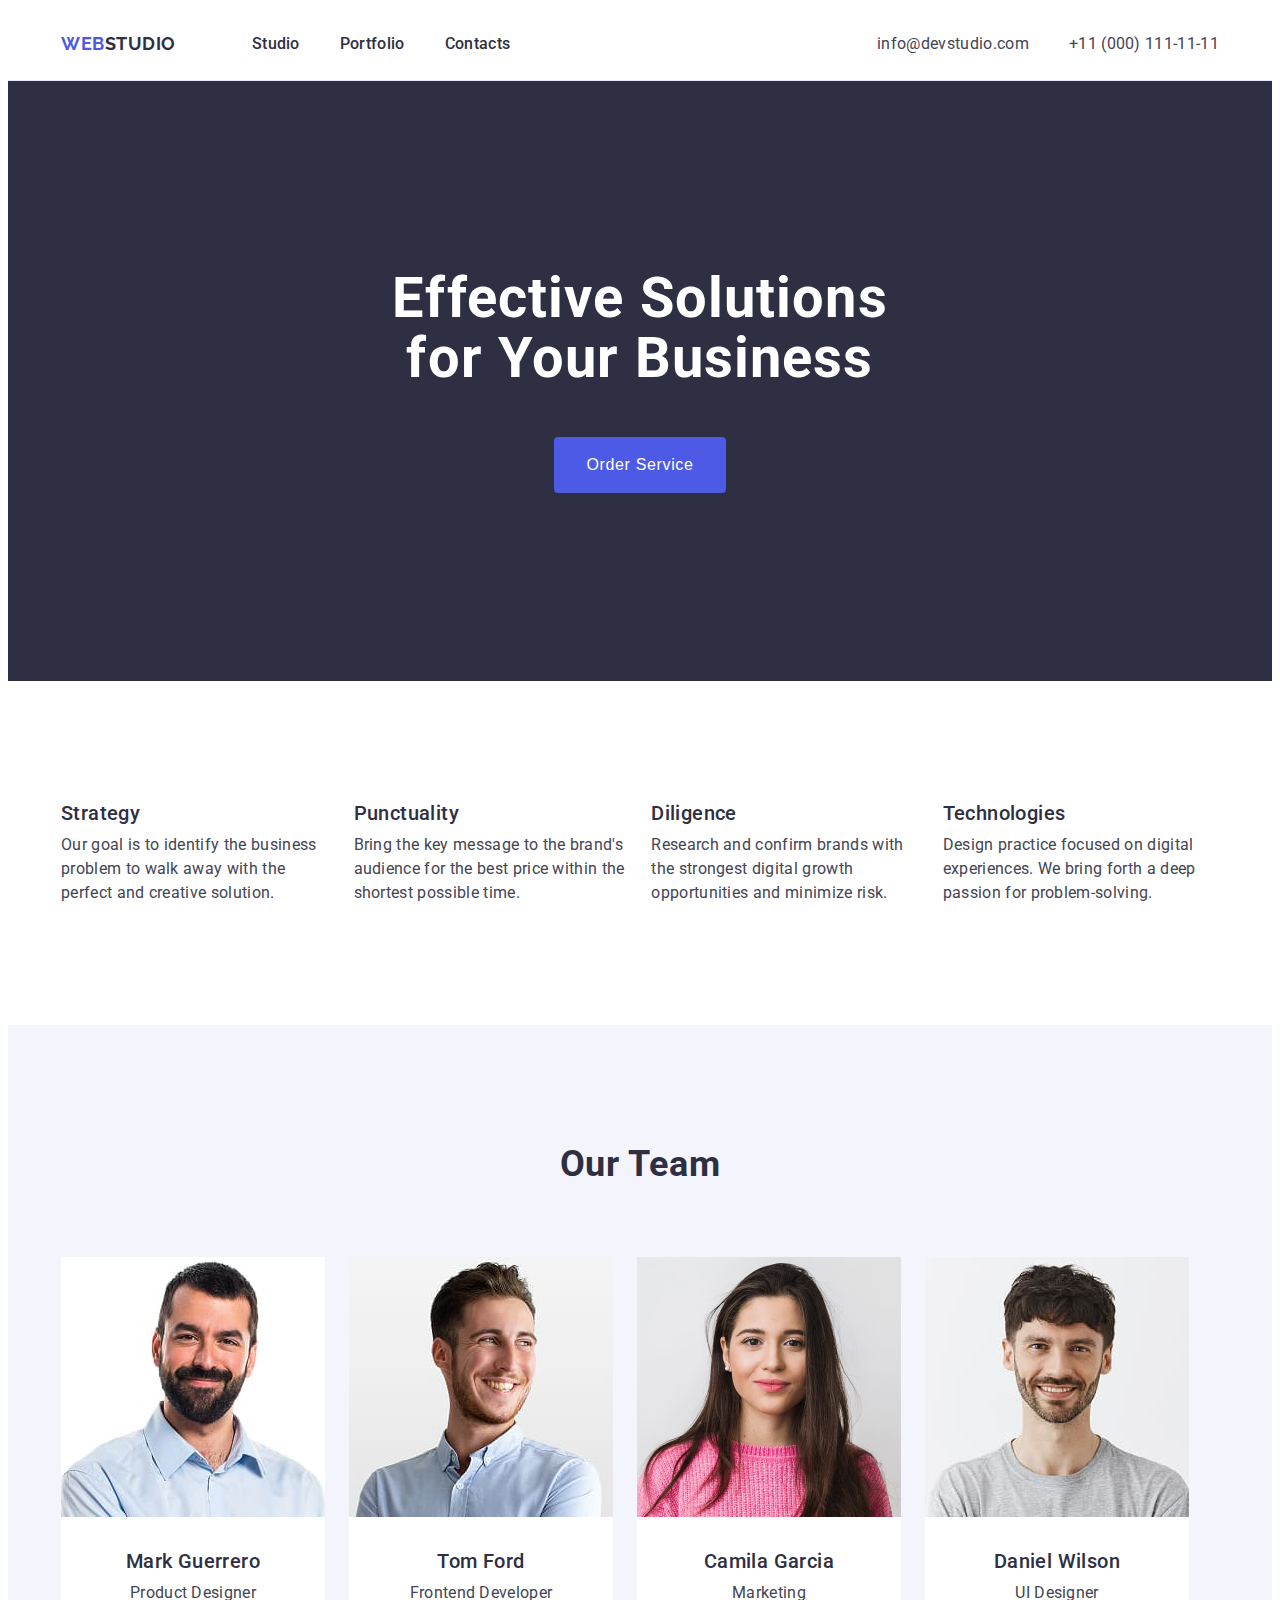
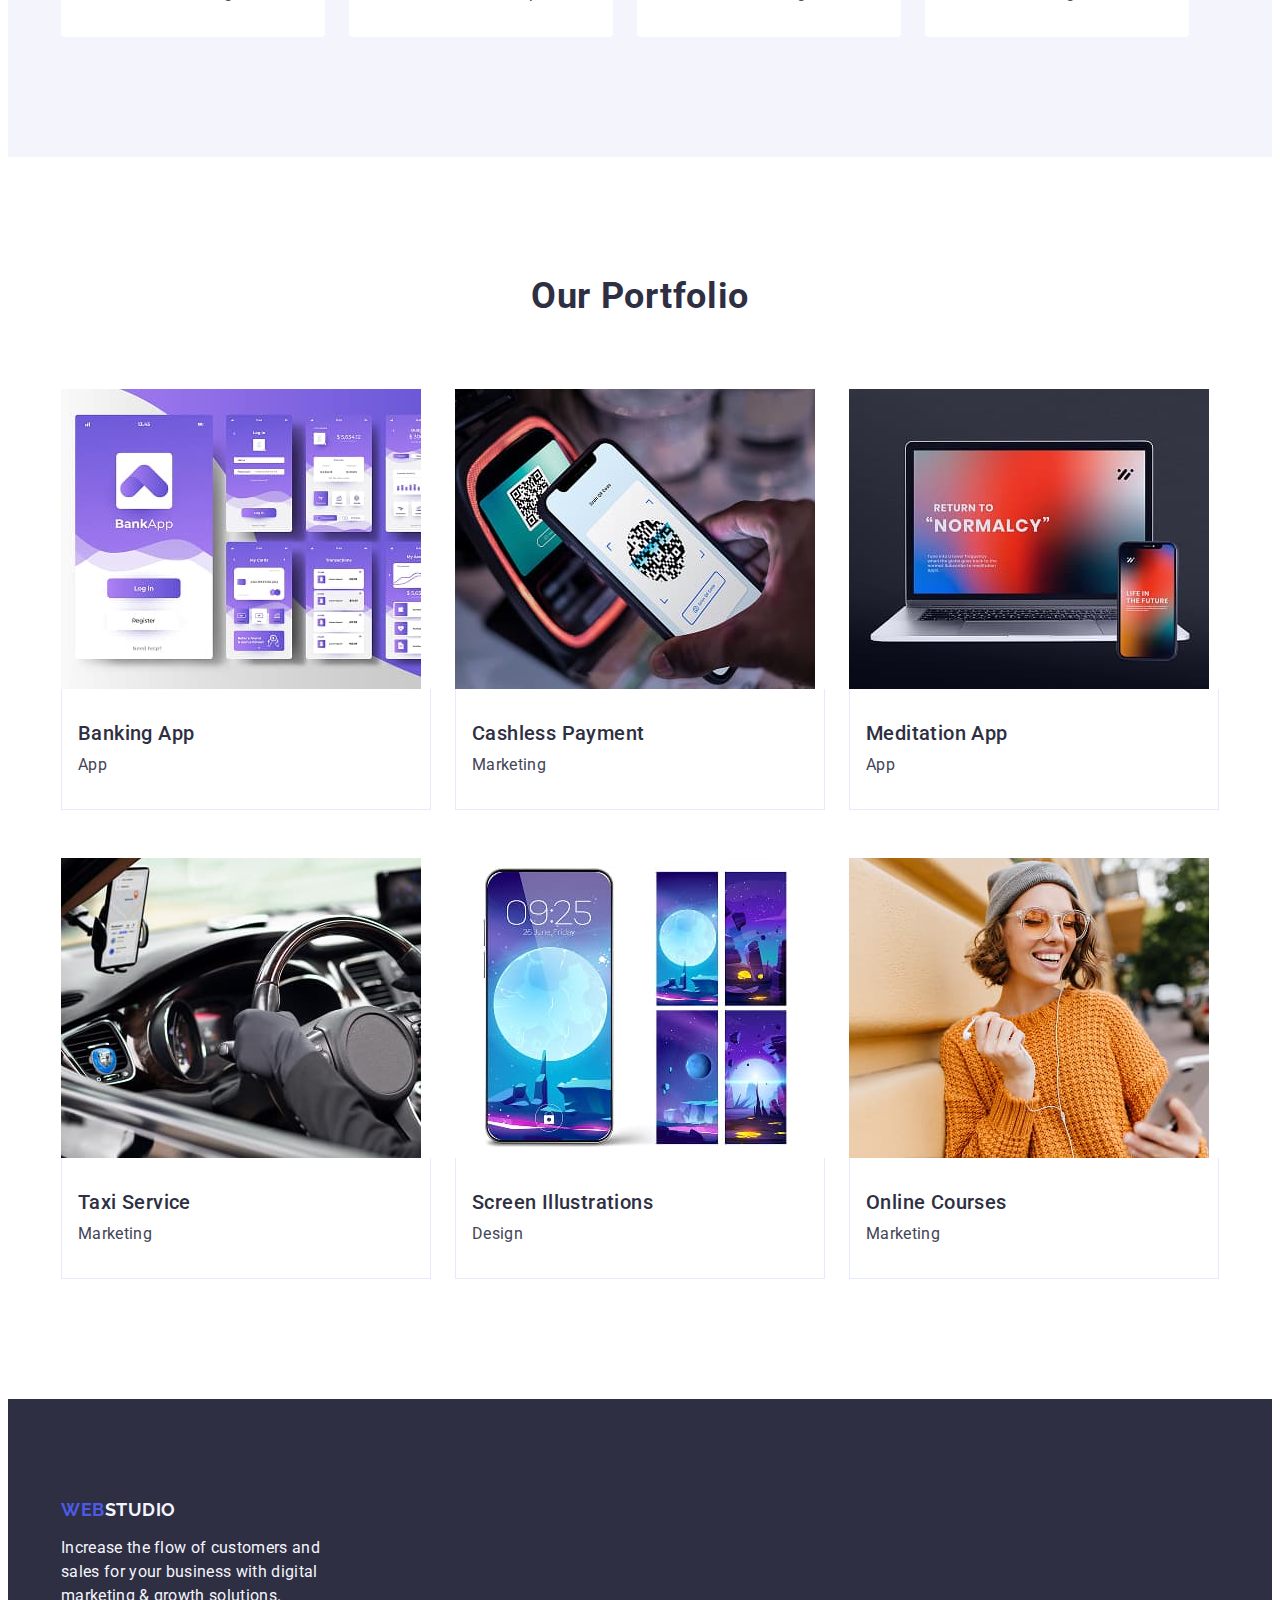
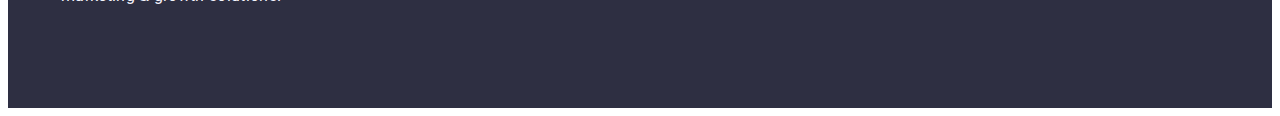
==== index.html @ 77e5a0b6 "Initial commit" ====
<!DOCTYPE html>
<html lang="en">
  <head>
    <meta charset="UTF-8" />
    <meta name="viewport" content="width=device-width>, initial-scale=1.0" />
    <title>Main page</title>
    <link
      rel="stylesheet"
      href="https://cdnjs.cloudflare.com/ajax/libs/modern-normalize/3.0.1/modern-normalize.min.css"
      integrity="sha512-q6WgHqiHlKyOqslT/lgBgodhd03Wp4BEqKeW6nNtlOY4quzyG3VoQKFrieaCeSnuVseNKRGpGeDU3qPmabCANg=="
      crossorigin="anonymous"
      referrerpolicy="no-referrer"
    />
    <link rel="preconnect" href="https://fonts.googleapis.com" />
    <link rel="preconnect" href="https://fonts.gstatic.com" crossorigin />
    <link
      href="https://fonts.googleapis.com/css2?family=Raleway:wght@700&family=Roboto:wght@400;500;700&display=swap"
      rel="stylesheet"
    />
    <link rel="stylesheet" href="./css/styles.css" />
  </head>
  <body>
      <header class="page-header">
       <div class="container header-container">
        <nav class="header-nav">
          <a class="logo header-logo" href="./index.html"
            >Web<span class="logo-part">Studio</span></a
          >
          <ul class="nav-list">
            <li class="nav-item">
              <a class="nav-link" href="./index.html">Studio</a>
            </li>
            <li class="nav-item"><a class="nav-link" href="">Portfolio</a></li>
            <li class="nav-item"><a class="nav-link" href="">Contacts</a></li>
          </ul>
        </nav>
        <address class="contacts">
          <ul class="contacts-list">
            <li class="contacts-item">
              <a class="contacts-link" href="mailto:info@devstudio.com"
                >info@devstudio.com</a
              >
            </li>
            <li class="contacts-item">
              <a class="contacts-link" href="tel:+110001111111"
                >+11 (000) 111-11-11</a
              >
            </li>
          </ul>
        </address>
       </div>
      </header>
    <main>
        <section class="solution">
          <div class="container">
          <h1 class="caption-solution">Effective Solutions <br> for Your Business</h1>
          <button class="solution-btn" type="button">Order Service</button>
          </div>
        </section>
        <section class="advantages">
          <div class="container">
          <h2 class="visually-hidden">Advantages</h2>
          <ul class="advantages-list">
            <li class="advantages-item">
              <h3 class="caption-advantages">Strategy</h3>
              <p class="advantages-p">
                Our goal is to identify the business problem to walk away with the
                perfect and creative solution.
              </p>
            </li>
            <li class="advantages-item">
              <h3 class="caption-advantages">Punctuality</h3>
              <p class="advantages-p">
                Bring the key message to the brand's audience for the best price
                within the shortest possible time.
              </p>
            </li>
            <li class="advantages-item">
              <h3 class="caption-advantages">Diligence</h3>
              <p class="advantages-p">
                Research and confirm brands with the strongest digital growth
                opportunities and minimize risk.
              </p>
            </li>
            <li class="advantages-item">
              <h3 class="caption-advantages">Technologies</h3>
              <p class="advantages-p">
                Design practice focused on digital experiences. We bring forth a
                deep passion for problem-solving.
              </p>
            </li>
          </ul>
          </div>
        </section>
        <section class="team">
         <div class="container">
          <h2 class="team-caption">Our Team</h2>
          <ul class="team-list">
            <li class="team-item">
              <img
                src="./images/Mark-Guerrero.jpg"
                alt="Mark Guerrero"
                width="264"
              />
              <div class="team-descr">
                <h3 class="team-name">Mark Guerrero</h3>
                <p class="team-proffecion">Product Designer</p>
              </div>
            </li>
            <li class="team-item">
              <img src="./images/Tom-Ford.jpg" alt="Tom Ford" width="264" />
              <div class="team-descr">
              <h3 class="team-name">Tom Ford</h3>
              <p class="team-proffecion">Frontend Developer</p>
              </div>
            </li>
            <li class="team-item">
              <img
                src="./images/Camila-Garcia.jpg"
                alt="Camila Garcia"
                width="264"
              />
              <div class="team-descr">
              <h3 class="team-name">Camila Garcia</h3>
              <p class="team-proffecion">Marketing</p>
              </div>
            </li>
            <li class="team-item">
              <img
                src="./images/Daniel-Wilson.jpg"
                alt="Daniel Wilson"
                width="264"
              />
              <div class="team-descr">
              <h3 class="team-name">Daniel Wilson</h3>
              <p class="team-proffecion">UI Designer</p>
              </div>
            </li>
          </ul>
         </div>
        </section>
        <section class="portfolio">
         <div class="container">
          <h2 class="portfolio-main-caption">Our Portfolio</h2>
          <ul class="portfolio-list">
            <li class="portfolio-item">
              <img src="./images/Banking-App.jpg" alt="Banking App" width="360" />
              <div class="portfolio-discr">
              <h3 class="portfolio-caption">Banking App</h3>
              <p class="portfolio-service">App</p>
              </div>
            </li>
            <li class="portfolio-item">
              <img
                src="./images/Cashless-Payment.jpg"
                alt="Cashless Payment"
                width="360"
              />
              <div class="portfolio-discr">
              <h3 class="portfolio-caption">Cashless Payment</h3>
              <p class="portfolio-service">Marketing</p>
              </div>
            </li>
            <li class="portfolio-item">
              <img
                src="./images/Meditation-App.jpg"
                alt="Meditation App"
                width="360"
              />
              <div class="portfolio-discr">
              <h3 class="portfolio-caption">Meditation App</h3>
              <p class="portfolio-service">App</p>
              </div>
            </li>
            <li class="portfolio-item">
              <img
                src="./images/Taxi-Service.jpg"
                alt="Taxi Service"
                width="360"
              />
              <div class="portfolio-discr">
              <h3 class="portfolio-caption">Taxi Service</h3>
              <p class="portfolio-service">Marketing</p>
              </div>
            </li>
            <li class="portfolio-item">
              <img
                src="./images/Screen-Illustrations.jpg"
                alt="Screen Illustrations"
                width="360"
              />
              <div class="portfolio-discr">
              <h3 class="portfolio-caption">Screen Illustrations</h3>
              <p class="portfolio-service">Design</p>
              </div>
            </li>
            <li class="portfolio-item">
              <img
                src="./images/Online-Courses.jpg"
                alt="Online Courses"
                width="360"
              />
              <div class="portfolio-discr">
              <h3 class="portfolio-caption">Online Courses</h3>
              <p class="portfolio-service">Marketing</p>
              </div>
            </li>
          </ul>
         </div> 
        </section>
    </main>
      <footer class="page-footer">
       <div class="container"> 
        <a class="logo footer-logo" href="./index.html"
          >Web<span class="logo-part">Studio</span></a
        >
        <p class="footer-information">
          Increase the flow of customers and sales for your business with digital
          marketing & growth solutions.
        </p>
       </div> 
      </footer>
  </body>
</html>
---- css/styles.css ----
body {
  font-family: 'Roboto', sans-serif;
  color: #434455;
  background-color: #fff;
}

/*-------------------Reset------------------*/

h1,
h2,
h3,
h4,
h5,
h6,
p {
  margin: 0;
}

ul,
ol {
  list-style-type: none;
  margin: 0;
  padding: 0;
}

img {
  display: block;
  max-width: 100%; 
  height: auto;
}

a {
  text-decoration: none;
}

/*-------------------Common------------------*/

.container {
  max-width: 1158px;
  padding: 0 15px;
  margin: 0 auto;
}
/*-----------------------Header------------------*/
.page-header {
  border-bottom: 1px solid #e7e9fc;
}

.header-container {
  display: flex;
  align-items: center;
}

.header-nav {
  display: flex;
  align-items: center;
}

.nav-list {
  display: flex;
  align-items: center;
  gap: 40px;
}
.logo {
  font-family: 'Raleway', sans-serif;
  font-weight: 700;
  font-size: 18px;
  line-height: 1.17;
  letter-spacing: 0.03em;
  text-transform: uppercase;
  color: #4d5ae5;
}

.header-logo {
  padding: 24px 0;
  margin-right: 76px;
}

.header-logo .logo-part {
  color: #2e2f42;
}

.footer-logo .logo-part {
  color: #f4f4fd;
}

.nav-link {
  display: block;
  padding: 24px 0;
  font-weight: 500;
  font-size: 16px;
  line-height: 1.5;
  letter-spacing: 0.02em;
  color: #2e2f42;
}

.contacts {
  font-style: normal;
  margin-left: auto;
}

.contacts-list {
  display: flex;
  align-items: center;
  gap: 40px;
}

.contacts-link {
  display: block;
  padding: 24px 0;
  font-size: 16px;
  line-height: 1.5;
  letter-spacing: 0.02em;
  color: #434455;
}

.nav-link:hover,
.nav-link:focus,
.contacts-link:hover,
.contacts-link:focus {
  color: #404bbf;
}

/*-----------------------Main------------------*/
.solution {
  background-color: #2e2f42;
  align-items: center;
  padding: 188px 0;
}
.caption-solution {
  font-weight: 700;
  font-size: 56px;
  line-height: 1.07;
  letter-spacing: 0.02em;
  text-align: center;
  color: #fff;
  max-width: 496px;
  margin: 0 auto;
}

.solution-btn {
  font-weight: 500;
  font-size: 16px;
  line-height: 1.5;
  letter-spacing: 0.04em;
  color: #fff;
  background: #4d5ae5;
  cursor: pointer;
  display: block;
  padding: 16px 32px;
  min-width: 169px;
  height: 56px;
  border: none;
  border-radius: 4px;
  margin: 48px auto 0 auto;
}

.solution-btn:hover,
.solution-btn:focus {
  background-color: #404bbf;
}

.caption-advantages {
  font-weight: 500;
  font-size: 20px;
  line-height: 1.2;
  letter-spacing: 0.02em;
  color: #2e2f42;
  margin-bottom: 8px;
}

.advantages {
  padding: 120px 0;
}

.visually-hidden {
  position: absolute;
  width: 1px;
  height: 1px;
  margin: -1px;
  border: 0;
  padding: 0;
  white-space: nowrap;
  clip-path: inset(100%);
  clip: rect(0 0 0 0);
  overflow: hidden;
}
.advantages-list {
  display: flex;
  align-items: center;
  gap: 24px;
}
.advantages-item {
  width: calc((100%-72px) / 4);
}
.advantages-p {
  font-weight: 400;
  font-size: 16px;
  line-height: 1.5;
  letter-spacing: 0.02em;
  color: #434455;
}

.team {
  background-color: #f4f4fd;
  padding: 120px 0;
}

.team-item {
  background-color: #fff;
}
.team-caption {
  font-weight: 700;
  font-size: 36px;
  line-height: 1.11;
  letter-spacing: 0.02em;
  text-align: center;
  color: #2e2f42;
  text-transform: capitalize;
  margin-bottom: 72px;
}
.team-list {
  display: flex;
  gap: 24px;
}
.team-item {
  width: calc((100%-72px) / 4);
  border-radius: 0 0 4px 4px;
}
.team-descr {
  padding: 32px 0;
}
.team-name {
  font-weight: 500;
  font-size: 20px;
  line-height: 1.2;
  letter-spacing: 0.02em;
  text-align: center;
  color: #2e2f42;
  margin-bottom: 8px;
}

.team-proffecion {
  font-weight: 400;
  font-size: 16px;
  line-height: 1.5;
  letter-spacing: 0.02em;
  text-align: center;
  color: #434455;
}

.portfolio {
  padding: 120px 0;
}

.portfolio-main-caption {
  font-weight: 700;
  font-size: 36px;
  line-height: 1.11;
  letter-spacing: 0.02em;
  text-align: center;
  color: #2e2f42;
  text-transform: capitalize;
  margin-bottom: 72px;
}

.portfolio-list {
  display: flex;
  flex-wrap: wrap;
  column-gap: 24px;
  row-gap: 48px;
}

.portfolio-item {
  width: calc((100% - 48px) / 3);
}

.portfolio-discr {
  padding: 32px 16px;
  border: 1px solid #e7e9fc;
  border-top: none;
}

.portfolio-caption {
  font-weight: 500;
  font-size: 20px;
  line-height: 1.2;
  letter-spacing: 0.02em;
  color: #2e2f42;
  text-transform: capitalize;
  margin-bottom: 8px;
}

.portfolio-service {
  font-weight: 400;
  font-size: 16px;
  line-height: 1.5;
  letter-spacing: 0.02em;
  color: #434455;
}

/*-----------------------Footer------------------*/
.page-footer {
  background-color: #2e2f42;
  padding: 100px 0;
}

.footer-logo {
  display: inline-block;
  margin-bottom: 16px;
}

.footer-information {
  font-weight: 400;
  font-size: 16px;
  line-height: 1.5;
  letter-spacing: 0.02em;
  color: #f4f4fd;
  max-width: 264px;
}
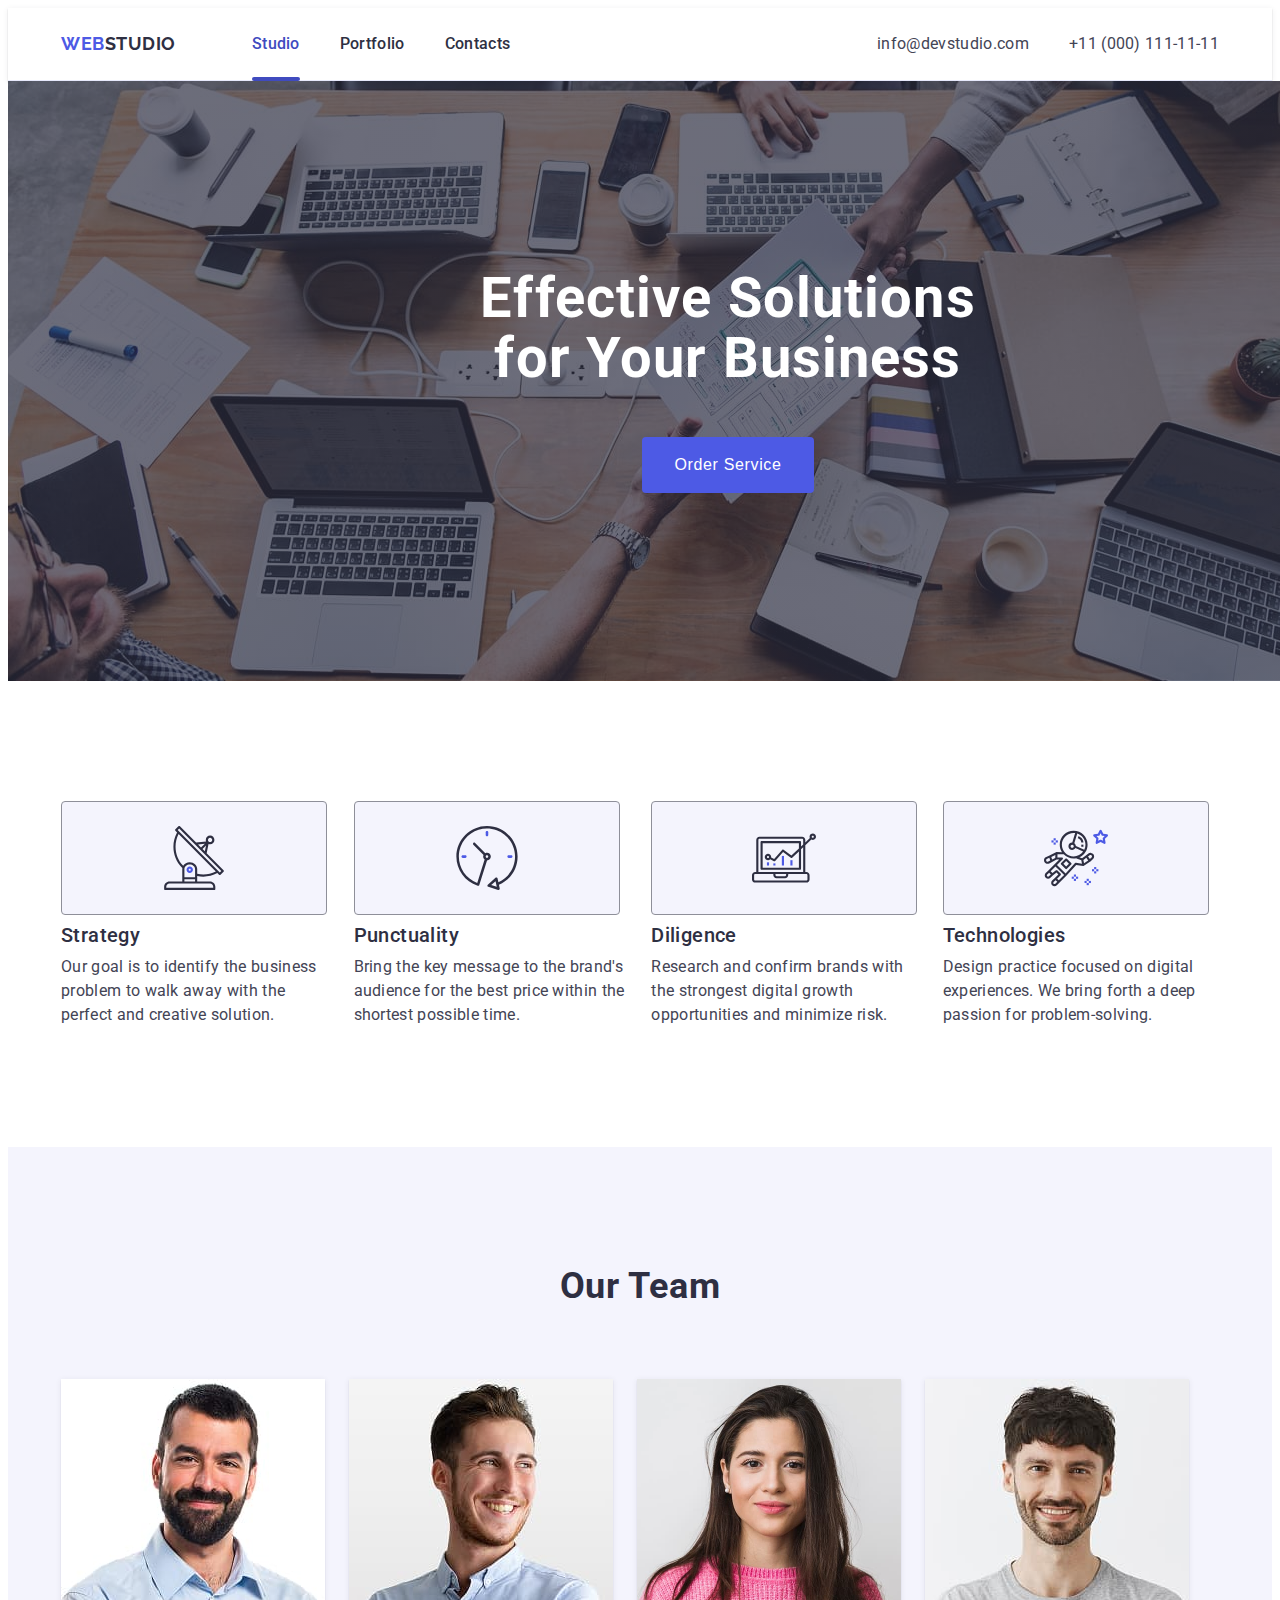
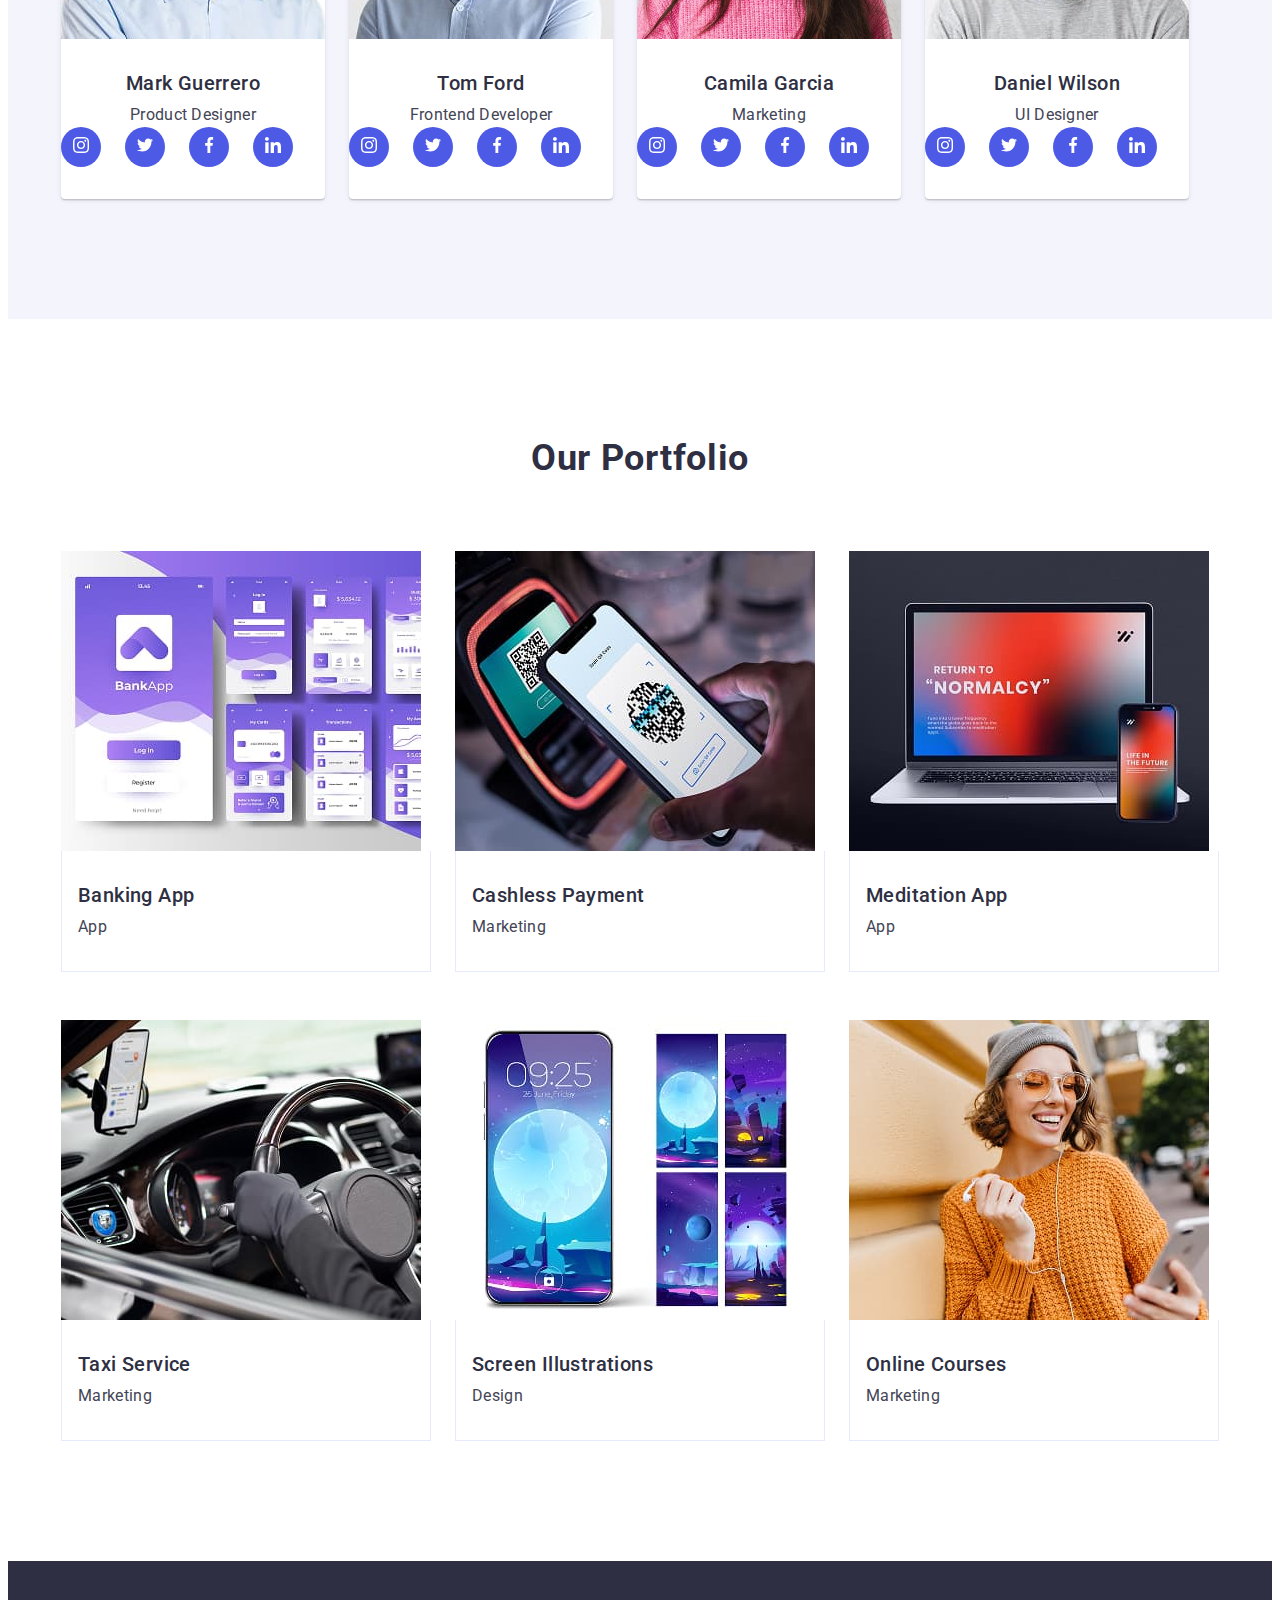
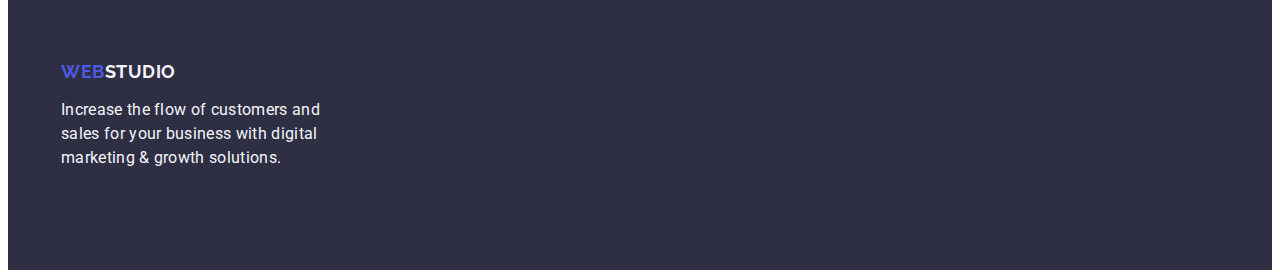
==== commit fb65a191: "hw4" ====
--- a/index.html
+++ b/index.html
@@ -28,7 +28,7 @@
           >
           <ul class="nav-list">
             <li class="nav-item">
-              <a class="nav-link" href="./index.html">Studio</a>
+              <a class="nav-link current" href="./index.html">Studio</a>
             </li>
             <li class="nav-item"><a class="nav-link" href="">Portfolio</a></li>
             <li class="nav-item"><a class="nav-link" href="">Contacts</a></li>
@@ -62,6 +62,11 @@
           <h2 class="visually-hidden">Advantages</h2>
           <ul class="advantages-list">
             <li class="advantages-item">
+              <div class="advantages-icon">
+               <svg class="" width="64" height="64">
+                 <use href="./images/icons.svg#icon-antenna"></use>
+               </svg>
+              </div>
               <h3 class="caption-advantages">Strategy</h3>
               <p class="advantages-p">
                 Our goal is to identify the business problem to walk away with the
@@ -69,6 +74,11 @@
               </p>
             </li>
             <li class="advantages-item">
+              <div class="advantages-icon">
+                <svg class="" width="64" height="64">
+                  <use href="./images/icons.svg#icon-clock"></use>
+                </svg>
+               </div>
               <h3 class="caption-advantages">Punctuality</h3>
               <p class="advantages-p">
                 Bring the key message to the brand's audience for the best price
@@ -76,6 +86,11 @@
               </p>
             </li>
             <li class="advantages-item">
+              <div class="advantages-icon">
+                <svg class="" width="64" height="64">
+                  <use href="./images/icons.svg#icon-diagram"></use>
+                </svg>
+               </div>
               <h3 class="caption-advantages">Diligence</h3>
               <p class="advantages-p">
                 Research and confirm brands with the strongest digital growth
@@ -83,6 +98,11 @@
               </p>
             </li>
             <li class="advantages-item">
+              <div class="advantages-icon">
+                <svg class="" width="64" height="64">
+                  <use href="./images/icons.svg#icon-astronaut"></use>
+                </svg>
+               </div>
               <h3 class="caption-advantages">Technologies</h3>
               <p class="advantages-p">
                 Design practice focused on digital experiences. We bring forth a
@@ -105,6 +125,36 @@
               <div class="team-descr">
                 <h3 class="team-name">Mark Guerrero</h3>
                 <p class="team-proffecion">Product Designer</p>
+                    <ul class="icons-list">
+                      <li class="icon">
+                        <a href="">
+                          <svg class="instagram" width="16px" height="16px">
+                            <use href="./images/icons.svg#icon-instagram"></use>
+                          </svg>
+                        </a>
+                      </li>
+                      <li class="icon">
+                        <a href="">
+                          <svg class="twitter" width="16px" height="16px">
+                            <use href="./images/icons.svg#icon-twitter"></use>
+                          </svg>
+                        </a>
+                      </li>
+                      <li class="icon">
+                        <a href="">
+                          <svg class="facebook" width="16px" height="16px">
+                            <use href="./images/icons.svg#icon-facebook"></use>
+                          </svg>
+                        </a>
+                      </li>
+                      <li class="icon">
+                        <a href="">
+                          <svg class="linkedin" width="16px" height="16px">
+                            <use href="./images/icons.svg#icon-linkedin"></use>
+                          </svg>
+                        </a>
+                      </li>
+                    </ul>
               </div>
             </li>
             <li class="team-item">
@@ -112,6 +162,36 @@
               <div class="team-descr">
               <h3 class="team-name">Tom Ford</h3>
               <p class="team-proffecion">Frontend Developer</p>
+              <ul class="icons-list">
+                <li class="icon">
+                  <a href="">
+                    <svg class="instagram" width="16px" height="16px">
+                      <use href="./images/icons.svg#icon-instagram"></use>
+                    </svg>
+                  </a>
+                </li>
+                <li class="icon">
+                  <a href="">
+                    <svg class="twitter" width="16px" height="16px">
+                      <use href="./images/icons.svg#icon-twitter"></use>
+                    </svg>
+                  </a>
+                </li>
+                <li class="icon">
+                  <a href="">
+                    <svg class="facebook" width="16px" height="16px">
+                      <use href="./images/icons.svg#icon-facebook"></use>
+                    </svg>
+                  </a>
+                </li>
+                <li class="icon">
+                  <a href="">
+                    <svg class="linkedin" width="16px" height="16px">
+                      <use href="./images/icons.svg#icon-linkedin"></use>
+                    </svg>
+                  </a>
+                </li>
+              </ul>
               </div>
             </li>
             <li class="team-item">
@@ -123,6 +203,36 @@
               <div class="team-descr">
               <h3 class="team-name">Camila Garcia</h3>
               <p class="team-proffecion">Marketing</p>
+              <ul class="icons-list">
+                <li class="icon">
+                  <a href="">
+                    <svg class="instagram" width="16px" height="16px">
+                      <use href="./images/icons.svg#icon-instagram"></use>
+                    </svg>
+                  </a>
+                </li>
+                <li class="icon">
+                  <a href="">
+                    <svg class="twitter" width="16px" height="16px">
+                      <use href="./images/icons.svg#icon-twitter"></use>
+                    </svg>
+                  </a>
+                </li>
+                <li class="icon">
+                  <a href="">
+                    <svg class="facebook" width="16px" height="16px">
+                      <use href="./images/icons.svg#icon-facebook"></use>
+                    </svg>
+                  </a>
+                </li>
+                <li class="icon">
+                  <a href="">
+                    <svg class="linkedin" width="16px" height="16px">
+                      <use href="./images/icons.svg#icon-linkedin"></use>
+                    </svg>
+                  </a>
+                </li>
+              </ul>
               </div>
             </li>
             <li class="team-item">
@@ -134,6 +244,36 @@
               <div class="team-descr">
               <h3 class="team-name">Daniel Wilson</h3>
               <p class="team-proffecion">UI Designer</p>
+              <ul class="icons-list">
+                <li class="icon">
+                  <a href="">
+                    <svg class="instagram" width="16px" height="16px">
+                      <use href="./images/icons.svg#icon-instagram"></use>
+                    </svg>
+                  </a>
+                </li>
+                <li class="icon">
+                  <a href="">
+                    <svg class="twitter" width="16px" height="16px">
+                      <use href="./images/icons.svg#icon-twitter"></use>
+                    </svg>
+                  </a>
+                </li>
+                <li class="icon">
+                  <a href="">
+                    <svg class="facebook" width="16px" height="16px">
+                      <use href="./images/icons.svg#icon-facebook"></use>
+                    </svg>
+                  </a>
+                </li>
+                <li class="icon">
+                  <a href="">
+                    <svg class="linkedin" width="16px" height="16px">
+                      <use href="./images/icons.svg#icon-linkedin"></use>
+                    </svg>
+                  </a>
+                </li>
+              </ul>
               </div>
             </li>
           </ul>
--- a/css/styles.css
+++ b/css/styles.css
@@ -43,6 +43,7 @@
 /*-----------------------Header------------------*/
 .page-header {
   border-bottom: 1px solid #e7e9fc;
+  box-shadow: 0 1px 6px 0 rgba(46, 47, 66, 0.08), 0 1px 1px 0 rgba(46, 47, 66, 0.16), 0 2px 1px 0 rgba(46, 47, 66, 0.08);
 }
 
 .header-container {
@@ -91,8 +92,23 @@
   line-height: 1.5;
   letter-spacing: 0.02em;
   color: #2e2f42;
-}
-
+  transition: color 250ms cubic-bezier(0.4, 0, 0.2, 1);
+}
+
+.nav-link.current {
+  position: relative;
+}
+
+.nav-link.current::after {
+  content: '';
+  position: absolute;
+  left: 0;
+  bottom: -1px;
+  width: 100%;
+  height: 4px;
+  background-color: #404bbf;
+  border-radius: 2px;
+}
 .contacts {
   font-style: normal;
   margin-left: auto;
@@ -111,20 +127,26 @@
   line-height: 1.5;
   letter-spacing: 0.02em;
   color: #434455;
+  transition: color 250ms cubic-bezier(0.4, 0, 0.2, 1);
 }
 
 .nav-link:hover,
 .nav-link:focus,
 .contacts-link:hover,
-.contacts-link:focus {
+.contacts-link:focus,
+.nav-link.current {
   color: #404bbf;
 }
 
 /*-----------------------Main------------------*/
 .solution {
-  background-color: #2e2f42;
+  width: 1440px;
+  margin: 0 auto;
   align-items: center;
   padding: 188px 0;
+  background-image: linear-gradient(rgba(46, 47, 66, 0.7),rgba(46, 47, 66, 0.7)), url(../images/people-office1.jpg);
+  background-repeat: no-repeat;
+  background-position: center;
 }
 .caption-solution {
   font-weight: 700;
@@ -165,7 +187,7 @@
   line-height: 1.2;
   letter-spacing: 0.02em;
   color: #2e2f42;
-  margin-bottom: 8px;
+  margin: 8px 0;
 }
 
 .advantages {
@@ -192,6 +214,18 @@
 .advantages-item {
   width: calc((100%-72px) / 4);
 }
+
+.advantages-icon {
+  display: flex;
+  justify-content: center;
+  align-items: center;
+  border: 1px solid #8e8f99;
+border-radius: 4px;
+width: 264px;
+height: 112px;
+background-color: #f4f4fd;
+}
+
 .advantages-p {
   font-weight: 400;
   font-size: 16px;
@@ -225,6 +259,7 @@
 .team-item {
   width: calc((100%-72px) / 4);
   border-radius: 0 0 4px 4px;
+  box-shadow: 0 2px 1px 0 rgba(46, 47, 66, 0.08), 0 1px 1px 0 rgba(46, 47, 66, 0.16), 0 1px 6px 0 rgba(46, 47, 66, 0.08);
 }
 .team-descr {
   padding: 32px 0;
@@ -246,6 +281,30 @@
   letter-spacing: 0.02em;
   text-align: center;
   color: #434455;
+}
+
+.icons-list {
+  display: flex;
+  align-items: center;
+justify-content: center;
+flex-direction: row;
+gap: 24px;
+width: 232px;
+height: 40px;
+}
+
+.icon {
+  display: flex;
+  align-items: center;
+justify-content: center;
+  width: 40px;
+  height: 40px;
+  border-radius: 50%;
+  background-color: #4d5ae5;
+}
+
+.instagram, .twitter, .facebook, .linkedin {
+  fill: #fff;
 }
 
 .portfolio {
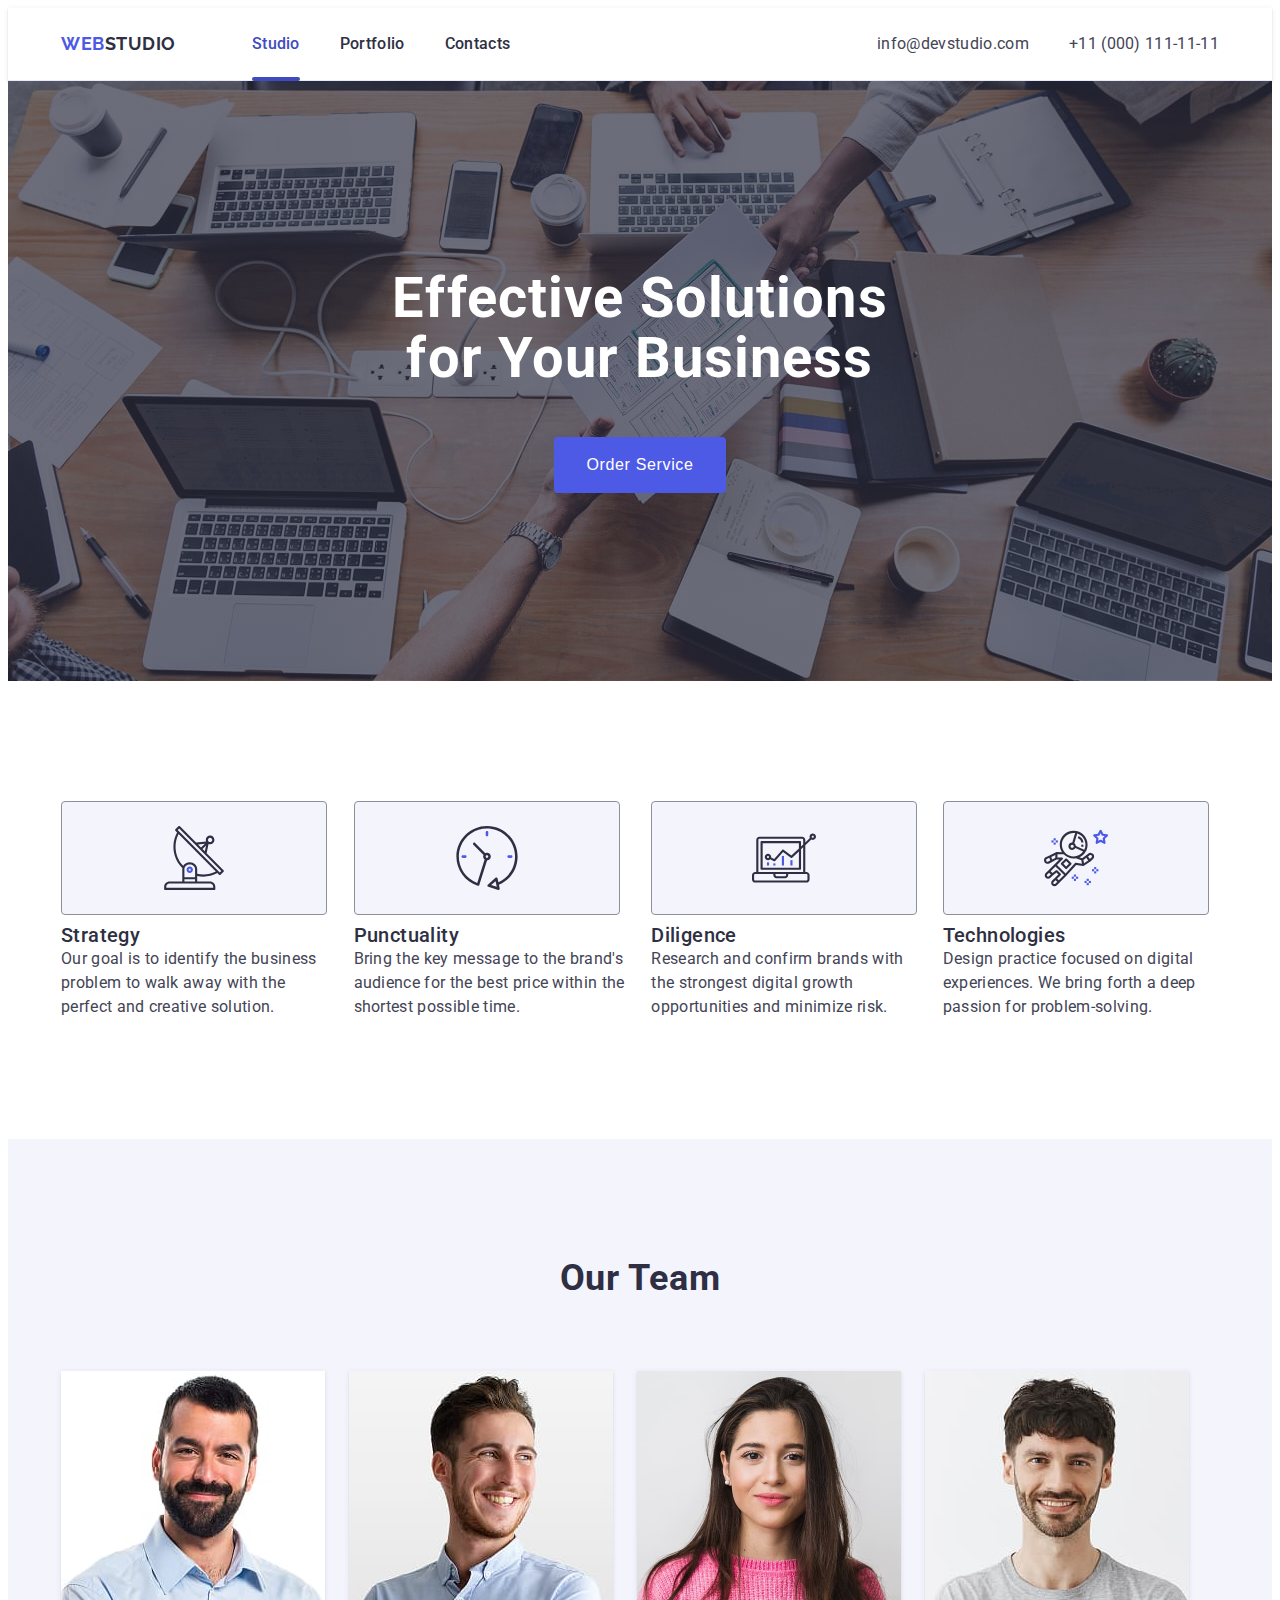
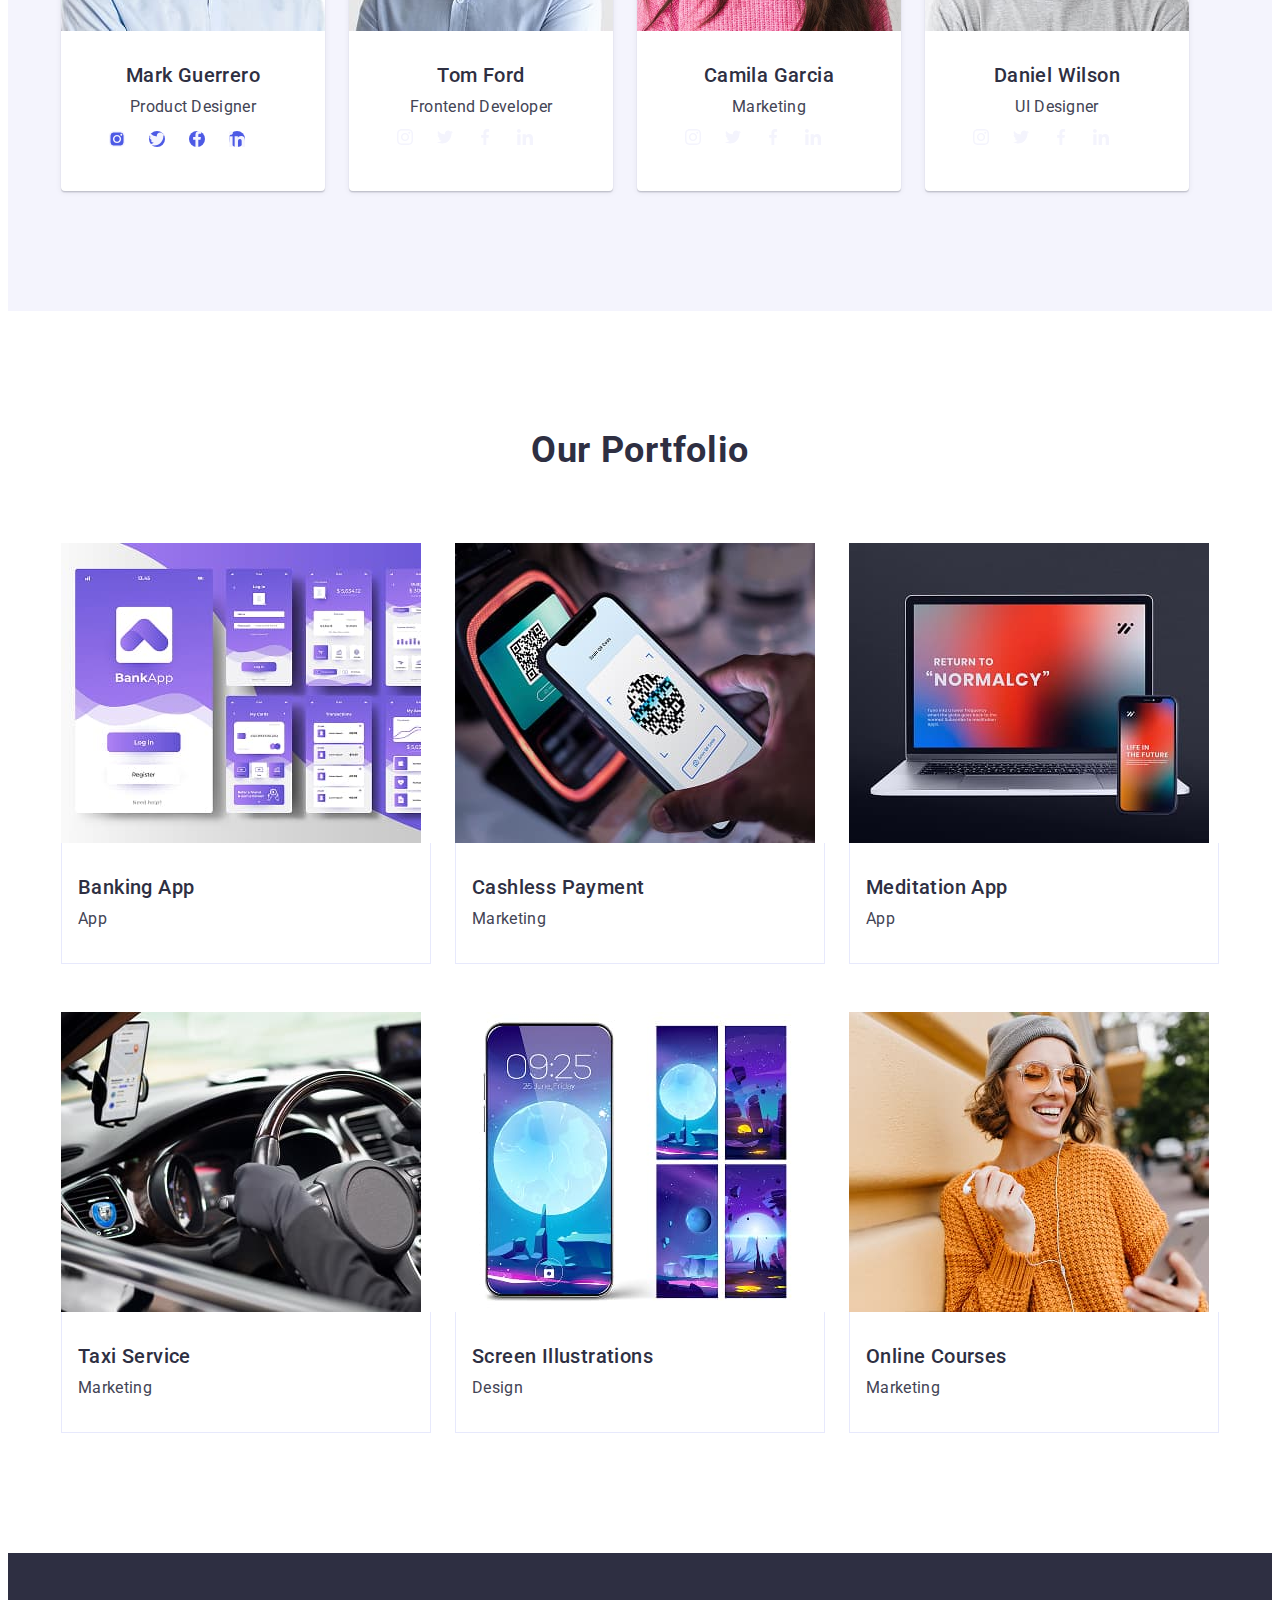
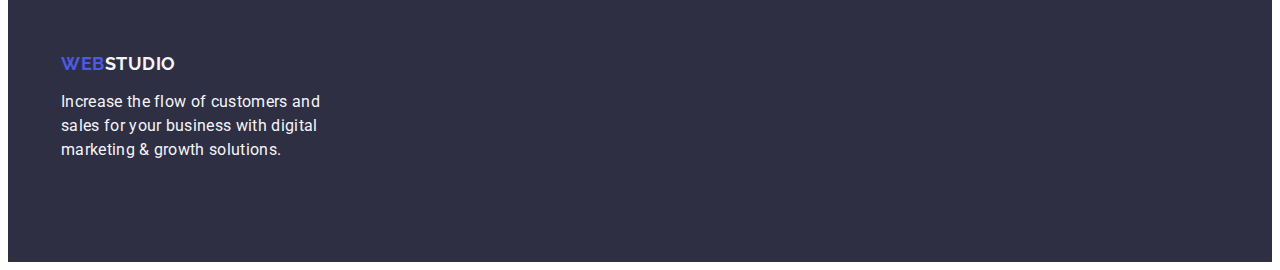
==== commit aed927b5: "changes section3" ====
--- a/index.html
+++ b/index.html
@@ -127,29 +127,29 @@
                 <p class="team-proffecion">Product Designer</p>
                     <ul class="icons-list">
                       <li class="icon">
-                        <a href="">
-                          <svg class="instagram" width="16px" height="16px">
+                        <a href="" class="icon-link">
+                          <svg class="instagram" width="16" height="16">
                             <use href="./images/icons.svg#icon-instagram"></use>
                           </svg>
                         </a>
                       </li>
                       <li class="icon">
-                        <a href="">
-                          <svg class="twitter" width="16px" height="16px">
+                        <a href="" class="icon-link">
+                          <svg class="twitter" width="16" height="16">
                             <use href="./images/icons.svg#icon-twitter"></use>
                           </svg>
                         </a>
                       </li>
                       <li class="icon">
-                        <a href="">
-                          <svg class="facebook" width="16px" height="16px">
+                        <a href="" class="icon-link">
+                          <svg class="facebook" width="16" height="16">
                             <use href="./images/icons.svg#icon-facebook"></use>
                           </svg>
                         </a>
                       </li>
                       <li class="icon">
-                        <a href="">
-                          <svg class="linkedin" width="16px" height="16px">
+                        <a href="" class="icon-link">
+                          <svg class="linkedin" width="16" height="16">
                             <use href="./images/icons.svg#icon-linkedin"></use>
                           </svg>
                         </a>
--- a/css/styles.css
+++ b/css/styles.css
@@ -25,7 +25,7 @@
 
 img {
   display: block;
-  max-width: 100%; 
+  max-width: 100%;
   height: auto;
 }
 
@@ -43,7 +43,8 @@
 /*-----------------------Header------------------*/
 .page-header {
   border-bottom: 1px solid #e7e9fc;
-  box-shadow: 0 1px 6px 0 rgba(46, 47, 66, 0.08), 0 1px 1px 0 rgba(46, 47, 66, 0.16), 0 2px 1px 0 rgba(46, 47, 66, 0.08);
+  box-shadow: 0 1px 6px 0 rgba(46, 47, 66, 0.08),
+    0 1px 1px 0 rgba(46, 47, 66, 0.16), 0 2px 1px 0 rgba(46, 47, 66, 0.08);
 }
 
 .header-container {
@@ -140,13 +141,18 @@
 
 /*-----------------------Main------------------*/
 .solution {
-  width: 1440px;
+  max-width: 1440px;
   margin: 0 auto;
   align-items: center;
   padding: 188px 0;
-  background-image: linear-gradient(rgba(46, 47, 66, 0.7),rgba(46, 47, 66, 0.7)), url(../images/people-office1.jpg);
+  background-image: linear-gradient(
+      rgba(46, 47, 66, 0.7),
+      rgba(46, 47, 66, 0.7)
+    ),
+    url(../images/people-office1.jpg);
   background-repeat: no-repeat;
   background-position: center;
+  background-size: cover;
 }
 .caption-solution {
   font-weight: 700;
@@ -174,20 +180,12 @@
   border: none;
   border-radius: 4px;
   margin: 48px auto 0 auto;
+  transition: background-color 250ms cubic-bezier(0.4, 0, 0.2, 1);
 }
 
 .solution-btn:hover,
 .solution-btn:focus {
   background-color: #404bbf;
-}
-
-.caption-advantages {
-  font-weight: 500;
-  font-size: 20px;
-  line-height: 1.2;
-  letter-spacing: 0.02em;
-  color: #2e2f42;
-  margin: 8px 0;
 }
 
 .advantages {
@@ -220,10 +218,20 @@
   justify-content: center;
   align-items: center;
   border: 1px solid #8e8f99;
-border-radius: 4px;
-width: 264px;
-height: 112px;
-background-color: #f4f4fd;
+  border-radius: 4px;
+  width: 264px;
+  height: 112px;
+  background-color: #f4f4fd;
+  margin-bottom: 8px;
+}
+
+.caption-advantages {
+  font-weight: 500;
+  font-size: 20px;
+  line-height: 1.2;
+  letter-spacing: 0.02em;
+  color: #2e2f42;
+  margin-top: 8px;
 }
 
 .advantages-p {
@@ -259,7 +267,8 @@
 .team-item {
   width: calc((100%-72px) / 4);
   border-radius: 0 0 4px 4px;
-  box-shadow: 0 2px 1px 0 rgba(46, 47, 66, 0.08), 0 1px 1px 0 rgba(46, 47, 66, 0.16), 0 1px 6px 0 rgba(46, 47, 66, 0.08);
+  box-shadow: 0 2px 1px 0 rgba(46, 47, 66, 0.08),
+    0 1px 1px 0 rgba(46, 47, 66, 0.16), 0 1px 6px 0 rgba(46, 47, 66, 0.08);
 }
 .team-descr {
   padding: 32px 0;
@@ -286,25 +295,36 @@
 .icons-list {
   display: flex;
   align-items: center;
-justify-content: center;
-flex-direction: row;
-gap: 24px;
-width: 232px;
-height: 40px;
+  justify-content: center;
+  flex-direction: row;
+  gap: 24px;
+  width: 232px;
+  height: 40px;
 }
 
 .icon {
-  display: flex;
-  align-items: center;
-justify-content: center;
-  width: 40px;
-  height: 40px;
-  border-radius: 50%;
-  background-color: #4d5ae5;
-}
-
-.instagram, .twitter, .facebook, .linkedin {
-  fill: #fff;
+  
+
+}
+
+.icon-link {
+  display: flex;
+  align-items: center;
+  justify-content: center;
+  width: 100%;
+  height: 100%;
+   background-color: #4d5ae5;
+   border-radius: 50%;
+}
+
+.icon-link:hover, .icon-link:focus {
+  background-color: #404bbf;
+}
+.instagram,
+.twitter,
+.facebook,
+.linkedin {
+  fill: #f4f4fd;
 }
 
 .portfolio {
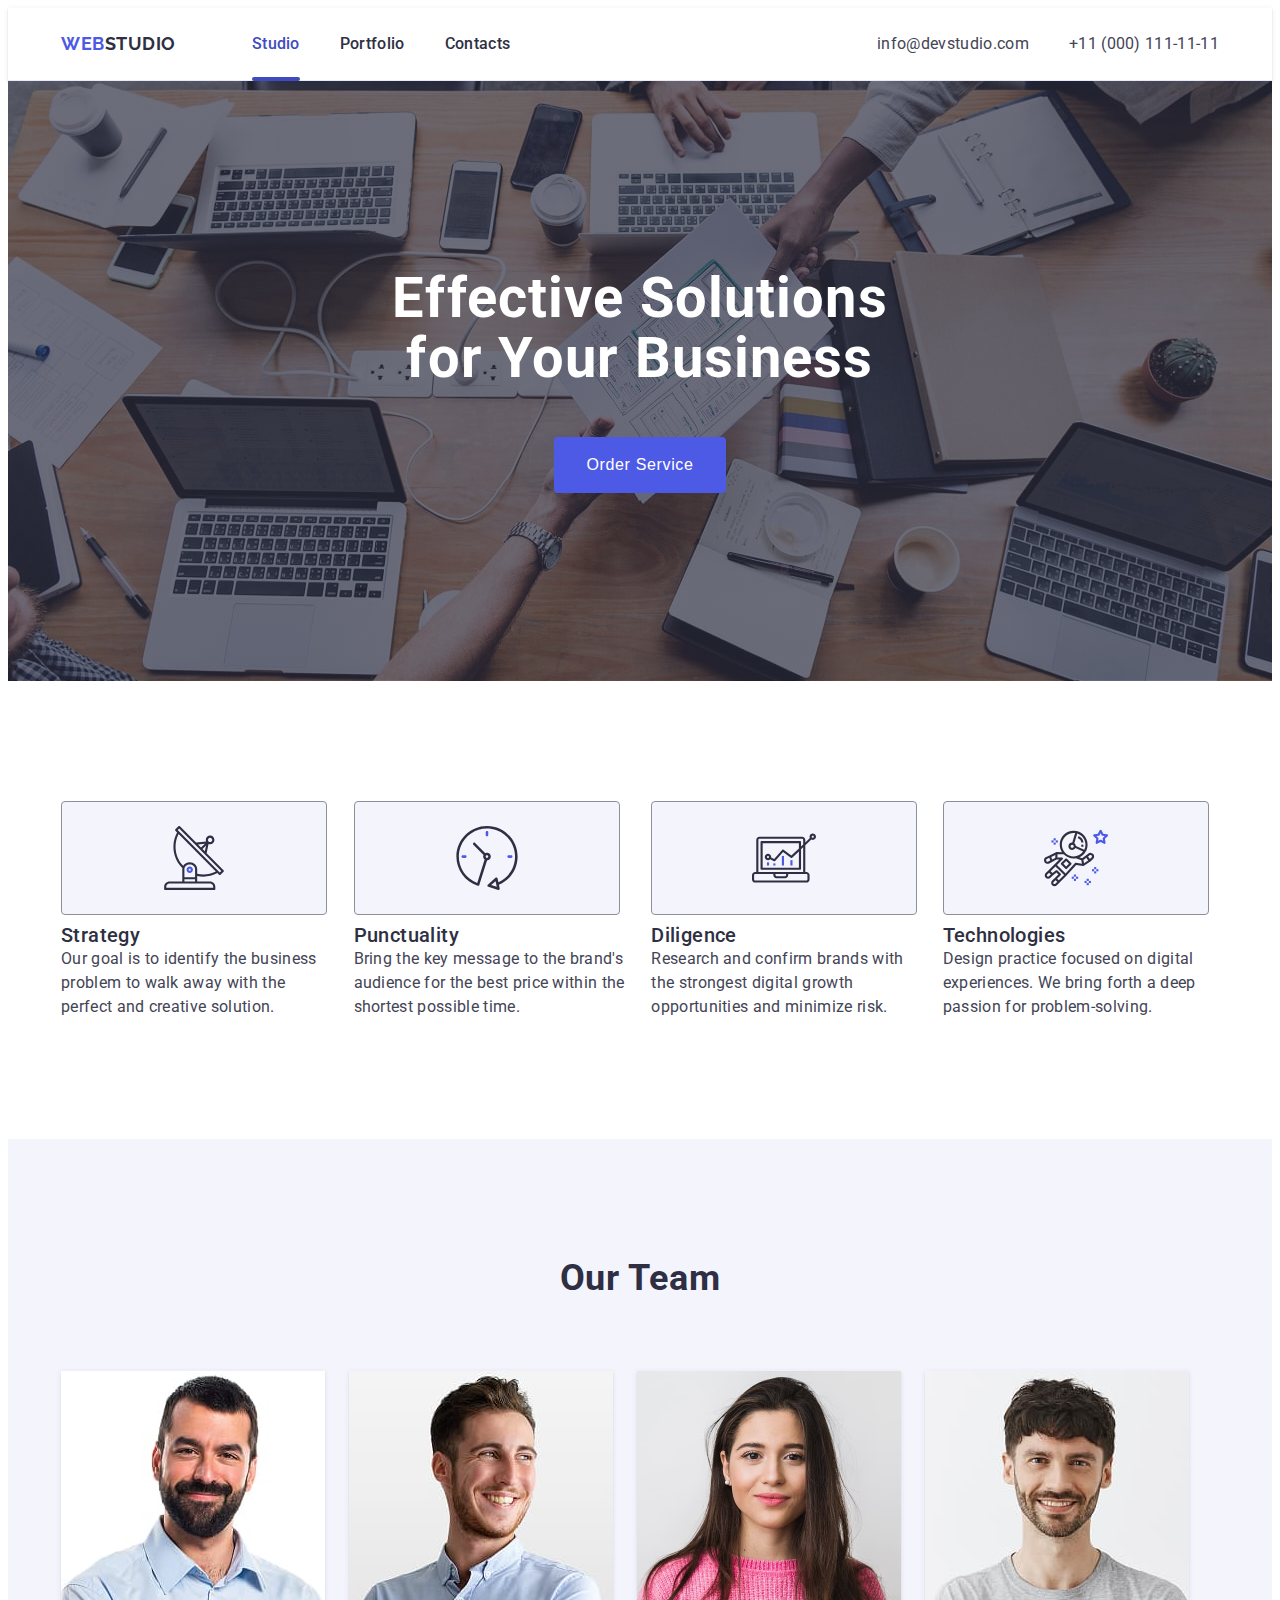
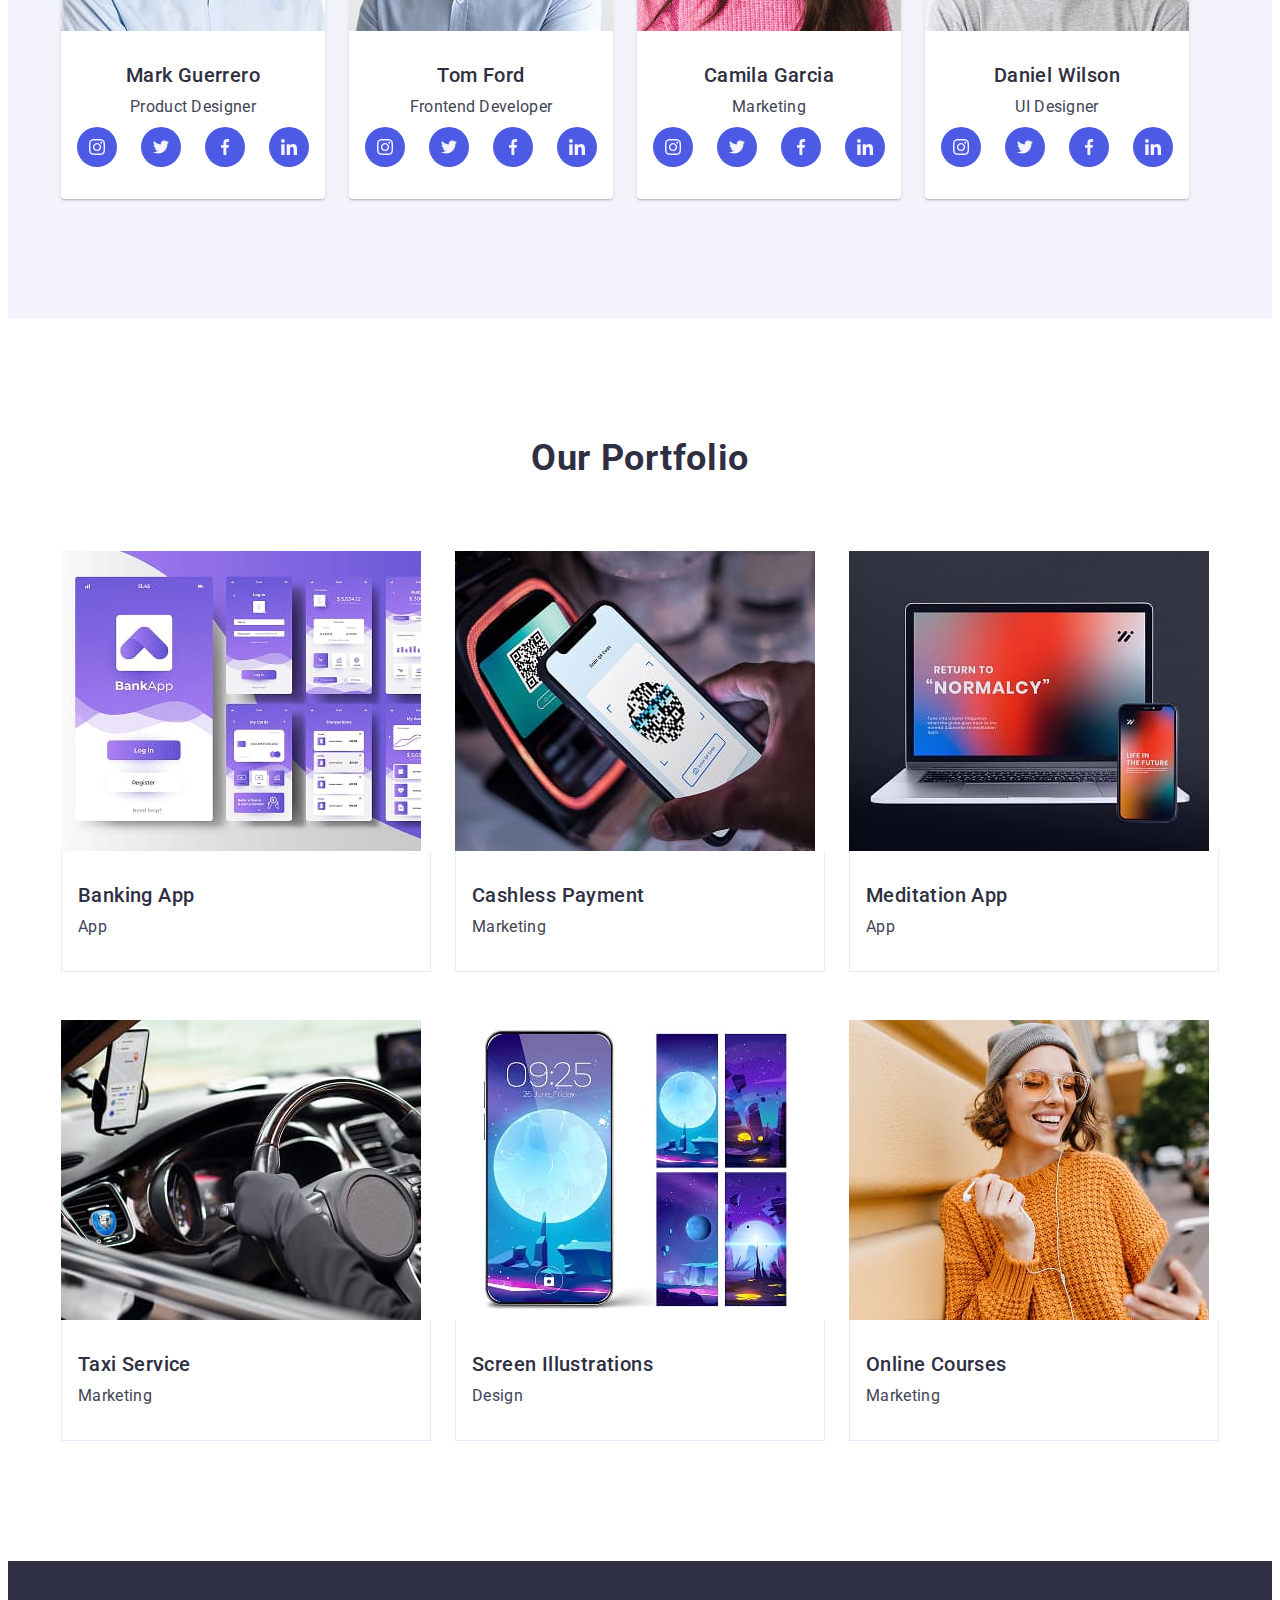
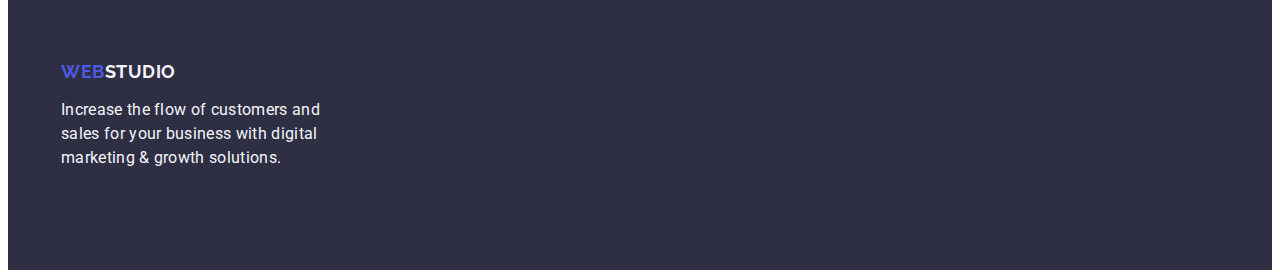
==== commit 5d69c99d: "change section4" ====
--- a/index.html
+++ b/index.html
@@ -20,8 +20,8 @@
     <link rel="stylesheet" href="./css/styles.css" />
   </head>
   <body>
-      <header class="page-header">
-       <div class="container header-container">
+    <header class="page-header">
+      <div class="container header-container">
         <nav class="header-nav">
           <a class="logo header-logo" href="./index.html"
             >Web<span class="logo-part">Studio</span></a
@@ -48,29 +48,32 @@
             </li>
           </ul>
         </address>
-       </div>
-      </header>
+      </div>
+    </header>
     <main>
-        <section class="solution">
-          <div class="container">
-          <h1 class="caption-solution">Effective Solutions <br> for Your Business</h1>
+      <section class="solution">
+        <div class="container">
+          <h1 class="caption-solution">
+            Effective Solutions <br />
+            for Your Business
+          </h1>
           <button class="solution-btn" type="button">Order Service</button>
-          </div>
-        </section>
-        <section class="advantages">
-          <div class="container">
+        </div>
+      </section>
+      <section class="advantages">
+        <div class="container">
           <h2 class="visually-hidden">Advantages</h2>
           <ul class="advantages-list">
             <li class="advantages-item">
               <div class="advantages-icon">
-               <svg class="" width="64" height="64">
-                 <use href="./images/icons.svg#icon-antenna"></use>
-               </svg>
+                <svg class="" width="64" height="64">
+                  <use href="./images/icons.svg#icon-antenna"></use>
+                </svg>
               </div>
               <h3 class="caption-advantages">Strategy</h3>
               <p class="advantages-p">
-                Our goal is to identify the business problem to walk away with the
-                perfect and creative solution.
+                Our goal is to identify the business problem to walk away with
+                the perfect and creative solution.
               </p>
             </li>
             <li class="advantages-item">
@@ -78,7 +81,7 @@
                 <svg class="" width="64" height="64">
                   <use href="./images/icons.svg#icon-clock"></use>
                 </svg>
-               </div>
+              </div>
               <h3 class="caption-advantages">Punctuality</h3>
               <p class="advantages-p">
                 Bring the key message to the brand's audience for the best price
@@ -90,7 +93,7 @@
                 <svg class="" width="64" height="64">
                   <use href="./images/icons.svg#icon-diagram"></use>
                 </svg>
-               </div>
+              </div>
               <h3 class="caption-advantages">Diligence</h3>
               <p class="advantages-p">
                 Research and confirm brands with the strongest digital growth
@@ -102,7 +105,7 @@
                 <svg class="" width="64" height="64">
                   <use href="./images/icons.svg#icon-astronaut"></use>
                 </svg>
-               </div>
+              </div>
               <h3 class="caption-advantages">Technologies</h3>
               <p class="advantages-p">
                 Design practice focused on digital experiences. We bring forth a
@@ -110,10 +113,10 @@
               </p>
             </li>
           </ul>
-          </div>
-        </section>
-        <section class="team">
-         <div class="container">
+        </div>
+      </section>
+      <section class="team">
+        <div class="container">
           <h2 class="team-caption">Our Team</h2>
           <ul class="team-list">
             <li class="team-item">
@@ -125,73 +128,73 @@
               <div class="team-descr">
                 <h3 class="team-name">Mark Guerrero</h3>
                 <p class="team-proffecion">Product Designer</p>
-                    <ul class="icons-list">
-                      <li class="icon">
-                        <a href="" class="icon-link">
-                          <svg class="instagram" width="16" height="16">
-                            <use href="./images/icons.svg#icon-instagram"></use>
-                          </svg>
-                        </a>
-                      </li>
-                      <li class="icon">
-                        <a href="" class="icon-link">
-                          <svg class="twitter" width="16" height="16">
-                            <use href="./images/icons.svg#icon-twitter"></use>
-                          </svg>
-                        </a>
-                      </li>
-                      <li class="icon">
-                        <a href="" class="icon-link">
-                          <svg class="facebook" width="16" height="16">
-                            <use href="./images/icons.svg#icon-facebook"></use>
-                          </svg>
-                        </a>
-                      </li>
-                      <li class="icon">
-                        <a href="" class="icon-link">
-                          <svg class="linkedin" width="16" height="16">
-                            <use href="./images/icons.svg#icon-linkedin"></use>
-                          </svg>
-                        </a>
-                      </li>
-                    </ul>
+                <ul class="icons-list">
+                  <li class="icon">
+                    <a href="" class="icon-link">
+                      <svg class="instagram" width="16" height="16">
+                        <use href="./images/icons.svg#icon-instagram"></use>
+                      </svg>
+                    </a>
+                  </li>
+                  <li class="icon">
+                    <a href="" class="icon-link">
+                      <svg class="twitter" width="16" height="16">
+                        <use href="./images/icons.svg#icon-twitter"></use>
+                      </svg>
+                    </a>
+                  </li>
+                  <li class="icon">
+                    <a href="" class="icon-link">
+                      <svg class="facebook" width="16" height="16">
+                        <use href="./images/icons.svg#icon-facebook"></use>
+                      </svg>
+                    </a>
+                  </li>
+                  <li class="icon">
+                    <a href="" class="icon-link">
+                      <svg class="linkedin" width="16" height="16">
+                        <use href="./images/icons.svg#icon-linkedin"></use>
+                      </svg>
+                    </a>
+                  </li>
+                </ul>
               </div>
             </li>
             <li class="team-item">
               <img src="./images/Tom-Ford.jpg" alt="Tom Ford" width="264" />
               <div class="team-descr">
-              <h3 class="team-name">Tom Ford</h3>
-              <p class="team-proffecion">Frontend Developer</p>
-              <ul class="icons-list">
-                <li class="icon">
-                  <a href="">
-                    <svg class="instagram" width="16px" height="16px">
-                      <use href="./images/icons.svg#icon-instagram"></use>
-                    </svg>
-                  </a>
-                </li>
-                <li class="icon">
-                  <a href="">
-                    <svg class="twitter" width="16px" height="16px">
-                      <use href="./images/icons.svg#icon-twitter"></use>
-                    </svg>
-                  </a>
-                </li>
-                <li class="icon">
-                  <a href="">
-                    <svg class="facebook" width="16px" height="16px">
-                      <use href="./images/icons.svg#icon-facebook"></use>
-                    </svg>
-                  </a>
-                </li>
-                <li class="icon">
-                  <a href="">
-                    <svg class="linkedin" width="16px" height="16px">
-                      <use href="./images/icons.svg#icon-linkedin"></use>
-                    </svg>
-                  </a>
-                </li>
-              </ul>
+                <h3 class="team-name">Tom Ford</h3>
+                <p class="team-proffecion">Frontend Developer</p>
+                <ul class="icons-list">
+                  <li class="icon">
+                    <a href="" class="icon-link">
+                      <svg class="instagram" width="16" height="16">
+                        <use href="./images/icons.svg#icon-instagram"></use>
+                      </svg>
+                    </a>
+                  </li>
+                  <li class="icon">
+                    <a href="" class="icon-link">
+                      <svg class="twitter" width="16" height="16">
+                        <use href="./images/icons.svg#icon-twitter"></use>
+                      </svg>
+                    </a>
+                  </li>
+                  <li class="icon">
+                    <a href="" class="icon-link">
+                      <svg class="facebook" width="16" height="16">
+                        <use href="./images/icons.svg#icon-facebook"></use>
+                      </svg>
+                    </a>
+                  </li>
+                  <li class="icon">
+                    <a href="" class="icon-link">
+                      <svg class="linkedin" width="16" height="16">
+                        <use href="./images/icons.svg#icon-linkedin"></use>
+                      </svg>
+                    </a>
+                  </li>
+                </ul>
               </div>
             </li>
             <li class="team-item">
@@ -201,38 +204,38 @@
                 width="264"
               />
               <div class="team-descr">
-              <h3 class="team-name">Camila Garcia</h3>
-              <p class="team-proffecion">Marketing</p>
-              <ul class="icons-list">
-                <li class="icon">
-                  <a href="">
-                    <svg class="instagram" width="16px" height="16px">
-                      <use href="./images/icons.svg#icon-instagram"></use>
-                    </svg>
-                  </a>
-                </li>
-                <li class="icon">
-                  <a href="">
-                    <svg class="twitter" width="16px" height="16px">
-                      <use href="./images/icons.svg#icon-twitter"></use>
-                    </svg>
-                  </a>
-                </li>
-                <li class="icon">
-                  <a href="">
-                    <svg class="facebook" width="16px" height="16px">
-                      <use href="./images/icons.svg#icon-facebook"></use>
-                    </svg>
-                  </a>
-                </li>
-                <li class="icon">
-                  <a href="">
-                    <svg class="linkedin" width="16px" height="16px">
-                      <use href="./images/icons.svg#icon-linkedin"></use>
-                    </svg>
-                  </a>
-                </li>
-              </ul>
+                <h3 class="team-name">Camila Garcia</h3>
+                <p class="team-proffecion">Marketing</p>
+                <ul class="icons-list">
+                  <li class="icon">
+                    <a href="" class="icon-link">
+                      <svg class="instagram" width="16" height="16">
+                        <use href="./images/icons.svg#icon-instagram"></use>
+                      </svg>
+                    </a>
+                  </li>
+                  <li class="icon">
+                    <a href="" class="icon-link">
+                      <svg class="twitter" width="16" height="16">
+                        <use href="./images/icons.svg#icon-twitter"></use>
+                      </svg>
+                    </a>
+                  </li>
+                  <li class="icon">
+                    <a href="" class="icon-link">
+                      <svg class="facebook" width="16" height="16">
+                        <use href="./images/icons.svg#icon-facebook"></use>
+                      </svg>
+                    </a>
+                  </li>
+                  <li class="icon">
+                    <a href="" class="icon-link">
+                      <svg class="linkedin" width="16" height="16">
+                        <use href="./images/icons.svg#icon-linkedin"></use>
+                      </svg>
+                    </a>
+                  </li>
+                </ul>
               </div>
             </li>
             <li class="team-item">
@@ -242,123 +245,169 @@
                 width="264"
               />
               <div class="team-descr">
-              <h3 class="team-name">Daniel Wilson</h3>
-              <p class="team-proffecion">UI Designer</p>
-              <ul class="icons-list">
-                <li class="icon">
-                  <a href="">
-                    <svg class="instagram" width="16px" height="16px">
-                      <use href="./images/icons.svg#icon-instagram"></use>
-                    </svg>
-                  </a>
-                </li>
-                <li class="icon">
-                  <a href="">
-                    <svg class="twitter" width="16px" height="16px">
-                      <use href="./images/icons.svg#icon-twitter"></use>
-                    </svg>
-                  </a>
-                </li>
-                <li class="icon">
-                  <a href="">
-                    <svg class="facebook" width="16px" height="16px">
-                      <use href="./images/icons.svg#icon-facebook"></use>
-                    </svg>
-                  </a>
-                </li>
-                <li class="icon">
-                  <a href="">
-                    <svg class="linkedin" width="16px" height="16px">
-                      <use href="./images/icons.svg#icon-linkedin"></use>
-                    </svg>
-                  </a>
-                </li>
-              </ul>
+                <h3 class="team-name">Daniel Wilson</h3>
+                <p class="team-proffecion">UI Designer</p>
+                <ul class="icons-list">
+                  <li class="icon">
+                    <a href="" class="icon-link">
+                      <svg class="instagram" width="16" height="16">
+                        <use href="./images/icons.svg#icon-instagram"></use>
+                      </svg>
+                    </a>
+                  </li>
+                  <li class="icon">
+                    <a href="" class="icon-link">
+                      <svg class="twitter" width="16" height="16">
+                        <use href="./images/icons.svg#icon-twitter"></use>
+                      </svg>
+                    </a>
+                  </li>
+                  <li class="icon">
+                    <a href="" class="icon-link">
+                      <svg class="facebook" width="16" height="16">
+                        <use href="./images/icons.svg#icon-facebook"></use>
+                      </svg>
+                    </a>
+                  </li>
+                  <li class="icon">
+                    <a href="" class="icon-link">
+                      <svg class="linkedin" width="16" height="16">
+                        <use href="./images/icons.svg#icon-linkedin"></use>
+                      </svg>
+                    </a>
+                  </li>
+                </ul>
               </div>
             </li>
           </ul>
-         </div>
-        </section>
-        <section class="portfolio">
-         <div class="container">
+        </div>
+      </section>
+      <section class="portfolio">
+        <div class="container">
           <h2 class="portfolio-main-caption">Our Portfolio</h2>
           <ul class="portfolio-list">
             <li class="portfolio-item">
-              <img src="./images/Banking-App.jpg" alt="Banking App" width="360" />
-              <div class="portfolio-discr">
-              <h3 class="portfolio-caption">Banking App</h3>
-              <p class="portfolio-service">App</p>
-              </div>
-            </li>
-            <li class="portfolio-item">
-              <img
-                src="./images/Cashless-Payment.jpg"
-                alt="Cashless Payment"
-                width="360"
-              />
-              <div class="portfolio-discr">
-              <h3 class="portfolio-caption">Cashless Payment</h3>
-              <p class="portfolio-service">Marketing</p>
-              </div>
-            </li>
-            <li class="portfolio-item">
-              <img
-                src="./images/Meditation-App.jpg"
-                alt="Meditation App"
-                width="360"
-              />
-              <div class="portfolio-discr">
-              <h3 class="portfolio-caption">Meditation App</h3>
-              <p class="portfolio-service">App</p>
-              </div>
-            </li>
-            <li class="portfolio-item">
-              <img
-                src="./images/Taxi-Service.jpg"
-                alt="Taxi Service"
-                width="360"
-              />
-              <div class="portfolio-discr">
-              <h3 class="portfolio-caption">Taxi Service</h3>
-              <p class="portfolio-service">Marketing</p>
-              </div>
-            </li>
-            <li class="portfolio-item">
-              <img
-                src="./images/Screen-Illustrations.jpg"
-                alt="Screen Illustrations"
-                width="360"
-              />
-              <div class="portfolio-discr">
-              <h3 class="portfolio-caption">Screen Illustrations</h3>
-              <p class="portfolio-service">Design</p>
-              </div>
-            </li>
-            <li class="portfolio-item">
-              <img
-                src="./images/Online-Courses.jpg"
-                alt="Online Courses"
-                width="360"
-              />
-              <div class="portfolio-discr">
-              <h3 class="portfolio-caption">Online Courses</h3>
-              <p class="portfolio-service">Marketing</p>
+              <div class="box-img">
+                <img
+                  src="./images/Banking-App.jpg"
+                  alt="Banking App"
+                  width="360"
+                />
+                <p class="box-img-text">
+                  14 Stylish and User-Friendly App Design Concepts · Task
+                  Manager App · Calorie Tracker App · Exotic Fruit Ecommerce App
+                  · Cloud Storage App
+                </p>
+              </div>
+              <div class="portfolio-discr">
+                <h3 class="portfolio-caption">Banking App</h3>
+                <p class="portfolio-service">App</p>
+              </div>
+            </li>
+            <li class="portfolio-item">
+              <div class="box-img">
+                <img
+                  src="./images/Cashless-Payment.jpg"
+                  alt="Cashless Payment"
+                  width="360"
+                />
+                <p class="box-img-text">
+                  14 Stylish and User-Friendly App Design Concepts · Task
+                  Manager App · Calorie Tracker App · Exotic Fruit Ecommerce App
+                  · Cloud Storage App
+                </p>
+              </div>
+              <div class="portfolio-discr">
+                <h3 class="portfolio-caption">Cashless Payment</h3>
+                <p class="portfolio-service">Marketing</p>
+              </div>
+            </li>
+            <li class="portfolio-item">
+              <div class="box-img">
+                <img
+                  src="./images/Meditation-App.jpg"
+                  alt="Meditation App"
+                  width="360"
+                />
+                <p class="box-img-text">
+                  14 Stylish and User-Friendly App Design Concepts · Task
+                  Manager App · Calorie Tracker App · Exotic Fruit Ecommerce App
+                  · Cloud Storage App
+                </p>
+              </div>
+              <div class="portfolio-discr">
+                <h3 class="portfolio-caption">Meditation App</h3>
+                <p class="portfolio-service">App</p>
+              </div>
+            </li>
+            <li class="portfolio-item">
+              <div class="box-img">
+                <img
+                  src="./images/Taxi-Service.jpg"
+                  alt="Taxi Service"
+                  width="360"
+                />
+                <p class="box-img-text">
+                  14 Stylish and User-Friendly App Design Concepts · Task
+                  Manager App · Calorie Tracker App · Exotic Fruit Ecommerce App
+                  · Cloud Storage App
+                </p>
+              </div>
+              <div class="portfolio-discr">
+                <h3 class="portfolio-caption">Taxi Service</h3>
+                <p class="portfolio-service">Marketing</p>
+              </div>
+            </li>
+            <li class="portfolio-item">
+              <div class="box-img">
+                <img
+                  src="./images/Screen-Illustrations.jpg"
+                  alt="Screen Illustrations"
+                  width="360"
+                />
+                <p class="box-img-text">
+                  14 Stylish and User-Friendly App Design Concepts · Task
+                  Manager App · Calorie Tracker App · Exotic Fruit Ecommerce App
+                  · Cloud Storage App
+                </p>
+              </div>
+              <div class="portfolio-discr">
+                <h3 class="portfolio-caption">Screen Illustrations</h3>
+                <p class="portfolio-service">Design</p>
+              </div>
+            </li>
+            <li class="portfolio-item">
+              <div class="box-img">
+                <img
+                  src="./images/Online-Courses.jpg"
+                  alt="Online Courses"
+                  width="360"
+                />
+                <p class="box-img-text">
+                  14 Stylish and User-Friendly App Design Concepts · Task
+                  Manager App · Calorie Tracker App · Exotic Fruit Ecommerce App
+                  · Cloud Storage App
+                </p>
+              </div>
+              <div class="portfolio-discr">
+                <h3 class="portfolio-caption">Online Courses</h3>
+                <p class="portfolio-service">Marketing</p>
               </div>
             </li>
           </ul>
-         </div> 
-        </section>
+        </div>
+      </section>
     </main>
-      <footer class="page-footer">
-       <div class="container"> 
+    <footer class="page-footer">
+      <div class="container">
         <a class="logo footer-logo" href="./index.html"
           >Web<span class="logo-part">Studio</span></a
         >
         <p class="footer-information">
-          Increase the flow of customers and sales for your business with digital
-          marketing & growth solutions.
+          Increase the flow of customers and sales for your business with
+          digital marketing & growth solutions.
         </p>
-       </div> 
-      </footer>
+      </div>
+    </footer>
   </body>
 </html>
--- a/css/styles.css
+++ b/css/styles.css
@@ -298,13 +298,15 @@
   justify-content: center;
   flex-direction: row;
   gap: 24px;
-  width: 232px;
+  /* width: 232px;
+  height: 40px; */
+  margin-top: 8px;
+}
+
+.icon {
+  width: 40px;
   height: 40px;
-}
-
-.icon {
-  
-
+  transition: background-color 250ms cubic-bezier(0.4, 0, 0.2, 1);
 }
 
 .icon-link {
@@ -313,11 +315,12 @@
   justify-content: center;
   width: 100%;
   height: 100%;
-   background-color: #4d5ae5;
-   border-radius: 50%;
-}
-
-.icon-link:hover, .icon-link:focus {
+  background-color: #4d5ae5;
+  border-radius: 50%;
+}
+
+.icon-link:hover,
+.icon-link:focus {
   background-color: #404bbf;
 }
 .instagram,
@@ -351,8 +354,31 @@
 
 .portfolio-item {
   width: calc((100% - 48px) / 3);
-}
-
+  transition: box-shadow 250ms cubic-bezier(0.4, 0, 0.2, 1);
+}
+.portfolio-item:hover {
+  box-shadow: 0px 1px 6px rgba(46, 47, 66, 0.08),
+    0px 1px 1px rgba(46, 47, 66, 0.16), 0px 2px 1px rgba(46, 47, 66, 0.08);
+    transform: translateY(0%);
+}
+.box-img {
+  position: relative;
+  overflow: hidden;
+}
+.box-img-text {
+  position: absolute; 
+  top: 0; 
+  font-size: 16px;
+  line-height: 1.5; 
+  letter-spacing: 0.02em;
+  color: #f4f4fd;
+  padding: 40px 32px;
+  background-color: #4d5ae5;
+  height: 100%;
+  width: 100%;
+  transform: translateY(100%);
+  transition: transform 250ms cubic-bezier(0.4, 0, 0.2, 1);
+}
 .portfolio-discr {
   padding: 32px 16px;
   border: 1px solid #e7e9fc;
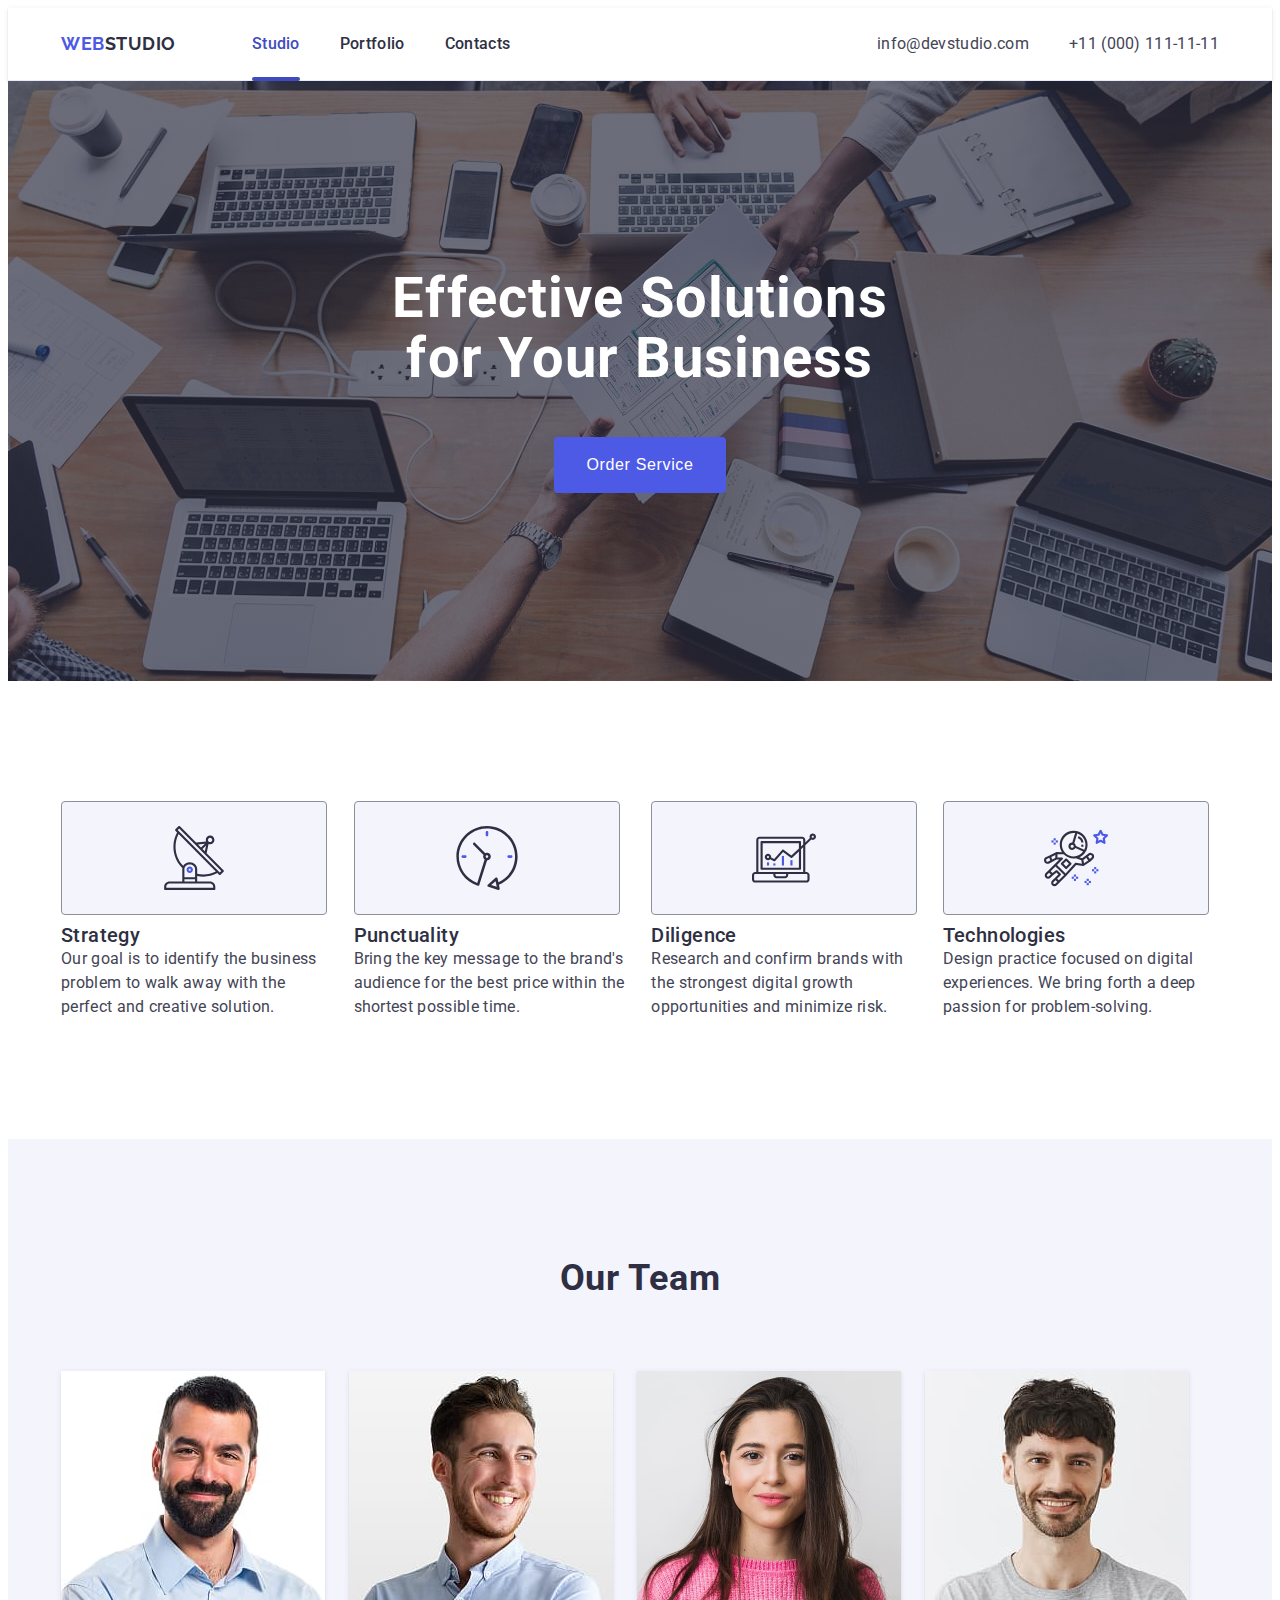
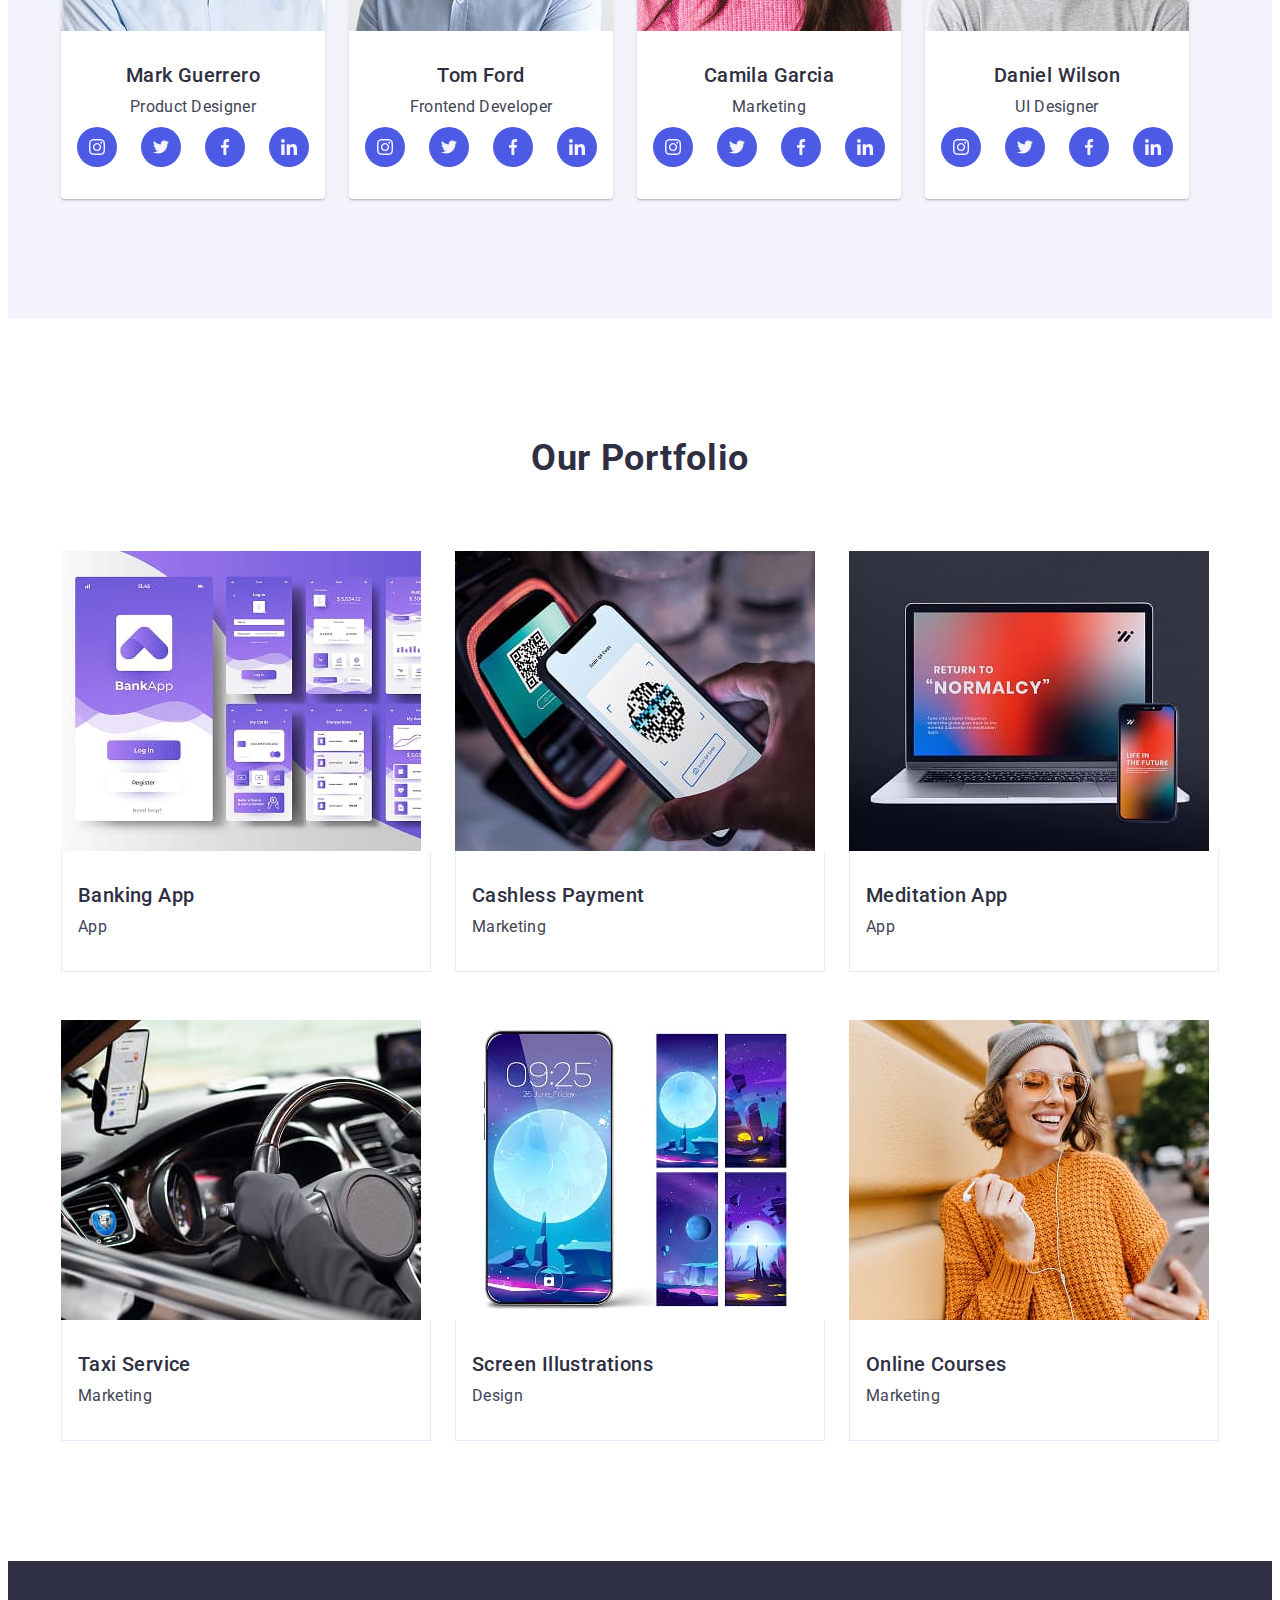
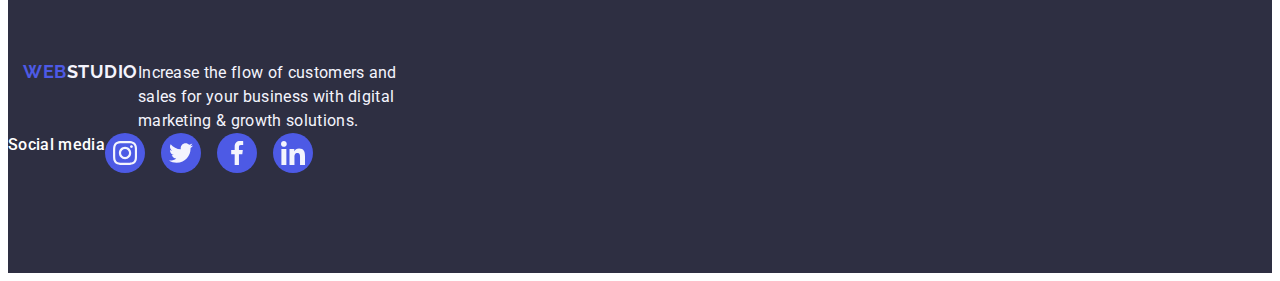
==== commit 0227e708: "change footer" ====
--- a/index.html
+++ b/index.html
@@ -131,28 +131,28 @@
                 <ul class="icons-list">
                   <li class="icon">
                     <a href="" class="icon-link">
-                      <svg class="instagram" width="16" height="16">
+                      <svg class="icon-svg" width="16" height="16">
                         <use href="./images/icons.svg#icon-instagram"></use>
                       </svg>
                     </a>
                   </li>
                   <li class="icon">
                     <a href="" class="icon-link">
-                      <svg class="twitter" width="16" height="16">
+                      <svg class="icon-svg" width="16" height="16">
                         <use href="./images/icons.svg#icon-twitter"></use>
                       </svg>
                     </a>
                   </li>
                   <li class="icon">
                     <a href="" class="icon-link">
-                      <svg class="facebook" width="16" height="16">
+                      <svg class="icon-svg" width="16" height="16">
                         <use href="./images/icons.svg#icon-facebook"></use>
                       </svg>
                     </a>
                   </li>
                   <li class="icon">
                     <a href="" class="icon-link">
-                      <svg class="linkedin" width="16" height="16">
+                      <svg class="icon-svg" width="16" height="16">
                         <use href="./images/icons.svg#icon-linkedin"></use>
                       </svg>
                     </a>
@@ -168,28 +168,28 @@
                 <ul class="icons-list">
                   <li class="icon">
                     <a href="" class="icon-link">
-                      <svg class="instagram" width="16" height="16">
+                      <svg class="icon-svg" width="16" height="16">
                         <use href="./images/icons.svg#icon-instagram"></use>
                       </svg>
                     </a>
                   </li>
                   <li class="icon">
                     <a href="" class="icon-link">
-                      <svg class="twitter" width="16" height="16">
+                      <svg class="icon-svg" width="16" height="16">
                         <use href="./images/icons.svg#icon-twitter"></use>
                       </svg>
                     </a>
                   </li>
                   <li class="icon">
                     <a href="" class="icon-link">
-                      <svg class="facebook" width="16" height="16">
+                      <svg class="icon-svg" width="16" height="16">
                         <use href="./images/icons.svg#icon-facebook"></use>
                       </svg>
                     </a>
                   </li>
                   <li class="icon">
                     <a href="" class="icon-link">
-                      <svg class="linkedin" width="16" height="16">
+                      <svg class="icon-svg" width="16" height="16">
                         <use href="./images/icons.svg#icon-linkedin"></use>
                       </svg>
                     </a>
@@ -209,28 +209,28 @@
                 <ul class="icons-list">
                   <li class="icon">
                     <a href="" class="icon-link">
-                      <svg class="instagram" width="16" height="16">
+                      <svg class="icon-svg" width="16" height="16">
                         <use href="./images/icons.svg#icon-instagram"></use>
                       </svg>
                     </a>
                   </li>
                   <li class="icon">
                     <a href="" class="icon-link">
-                      <svg class="twitter" width="16" height="16">
+                      <svg class="icon-svg" width="16" height="16">
                         <use href="./images/icons.svg#icon-twitter"></use>
                       </svg>
                     </a>
                   </li>
                   <li class="icon">
                     <a href="" class="icon-link">
-                      <svg class="facebook" width="16" height="16">
+                      <svg class="icon-svg" width="16" height="16">
                         <use href="./images/icons.svg#icon-facebook"></use>
                       </svg>
                     </a>
                   </li>
                   <li class="icon">
                     <a href="" class="icon-link">
-                      <svg class="linkedin" width="16" height="16">
+                      <svg class="icon-svg" width="16" height="16">
                         <use href="./images/icons.svg#icon-linkedin"></use>
                       </svg>
                     </a>
@@ -250,28 +250,28 @@
                 <ul class="icons-list">
                   <li class="icon">
                     <a href="" class="icon-link">
-                      <svg class="instagram" width="16" height="16">
+                      <svg class="icon-svg" width="16" height="16">
                         <use href="./images/icons.svg#icon-instagram"></use>
                       </svg>
                     </a>
                   </li>
                   <li class="icon">
                     <a href="" class="icon-link">
-                      <svg class="twitter" width="16" height="16">
+                      <svg class="icon-svg" width="16" height="16">
                         <use href="./images/icons.svg#icon-twitter"></use>
                       </svg>
                     </a>
                   </li>
                   <li class="icon">
                     <a href="" class="icon-link">
-                      <svg class="facebook" width="16" height="16">
+                      <svg class="icon-svg" width="16" height="16">
                         <use href="./images/icons.svg#icon-facebook"></use>
                       </svg>
                     </a>
                   </li>
                   <li class="icon">
                     <a href="" class="icon-link">
-                      <svg class="linkedin" width="16" height="16">
+                      <svg class="icon-svg" width="16" height="16">
                         <use href="./images/icons.svg#icon-linkedin"></use>
                       </svg>
                     </a>
@@ -399,7 +399,7 @@
       </section>
     </main>
     <footer class="page-footer">
-      <div class="container">
+      <div class="container footer-container">
         <a class="logo footer-logo" href="./index.html"
           >Web<span class="logo-part">Studio</span></a
         >
@@ -408,6 +408,39 @@
           digital marketing & growth solutions.
         </p>
       </div>
+      <div class="soc-media-box">
+        <p class="soc-media">Social media</p>
+        <ul class="soc-list">
+          <li class="soc-item">
+            <a href="" class="soc-item-link">
+              <svg class="icon-svg-footer" width="24" height="24">
+                <use href="./images/icons.svg#icon-instagram"></use>
+              </svg>
+            </a>
+          </li>
+          <li class="soc-item">
+            <a href="" class="soc-item-link">
+              <svg class="icon-svg-footer" width="24" height="24">
+                <use href="./images/icons.svg#icon-twitter"></use>
+              </svg>
+            </a>
+          </li>
+          <li class="soc-item">
+            <a href="" class="soc-item-link">
+              <svg class="icon-svg-footer" width="24" height="24">
+                <use href="./images/icons.svg#icon-facebook"></use>
+              </svg>
+            </a>
+          </li>
+          <li class="soc-item">
+            <a href="" class="soc-item-link">
+              <svg class="icon-svg-footer" width="24" height="24">
+                <use href="./images/icons.svg#icon-linkedin"></use>
+              </svg>
+            </a>
+          </li>
+        </ul>
+      </div>
     </footer>
   </body>
 </html>
--- a/css/styles.css
+++ b/css/styles.css
@@ -323,11 +323,9 @@
 .icon-link:focus {
   background-color: #404bbf;
 }
-.instagram,
-.twitter,
-.facebook,
-.linkedin {
+.icon-svg {
   fill: #f4f4fd;
+  transition: background-color 250ms cubic-bezier(0.4, 0, 0.2, 1);
 }
 
 .portfolio {
@@ -359,17 +357,17 @@
 .portfolio-item:hover {
   box-shadow: 0px 1px 6px rgba(46, 47, 66, 0.08),
     0px 1px 1px rgba(46, 47, 66, 0.16), 0px 2px 1px rgba(46, 47, 66, 0.08);
-    transform: translateY(0%);
 }
 .box-img {
   position: relative;
   overflow: hidden;
 }
+
 .box-img-text {
-  position: absolute; 
-  top: 0; 
-  font-size: 16px;
-  line-height: 1.5; 
+  position: absolute;
+  top: 0;
+  font-size: 16px;
+  line-height: 1.5;
   letter-spacing: 0.02em;
   color: #f4f4fd;
   padding: 40px 32px;
@@ -379,6 +377,10 @@
   transform: translateY(100%);
   transition: transform 250ms cubic-bezier(0.4, 0, 0.2, 1);
 }
+.box-img:hover .box-img-text {
+  transform: translateY(0%);
+  cursor: pointer;
+}
 .portfolio-discr {
   padding: 32px 16px;
   border: 1px solid #e7e9fc;
@@ -408,7 +410,11 @@
   background-color: #2e2f42;
   padding: 100px 0;
 }
-
+.footer-container {
+  display: flex;
+  align-items: baseline;
+  margin-right: 120px;
+}
 .footer-logo {
   display: inline-block;
   margin-bottom: 16px;
@@ -422,3 +428,39 @@
   color: #f4f4fd;
   max-width: 264px;
 }
+.soc-media-box {
+  display: flex;
+}
+.soc-media {
+  font-weight: 500;
+  font-size: 16px;
+  line-height: 1.5;
+  letter-spacing: 0.02em;
+  color: #ffffff;
+  margin-bottom: 16px;
+}
+.soc-list {
+  display: flex;
+  gap: 16px;
+}
+.soc-item {
+  width: 40px;
+  height: 40px;
+  transition: background-color 250ms cubic-bezier(0.4, 0, 0.2, 1);
+}
+.soc-item-link {
+  width: 100%;
+  height: 100%;
+  background-color: #4d5ae5;
+  border-radius: 50%;
+  display: flex;
+  align-items: center;
+  justify-content: center;
+}
+.soc-item-link:hover,
+.soc-item-link:focus {
+  background-color: #31d0aa;
+}
+.icon-svg-footer {
+  fill: #f4f4fd;
+}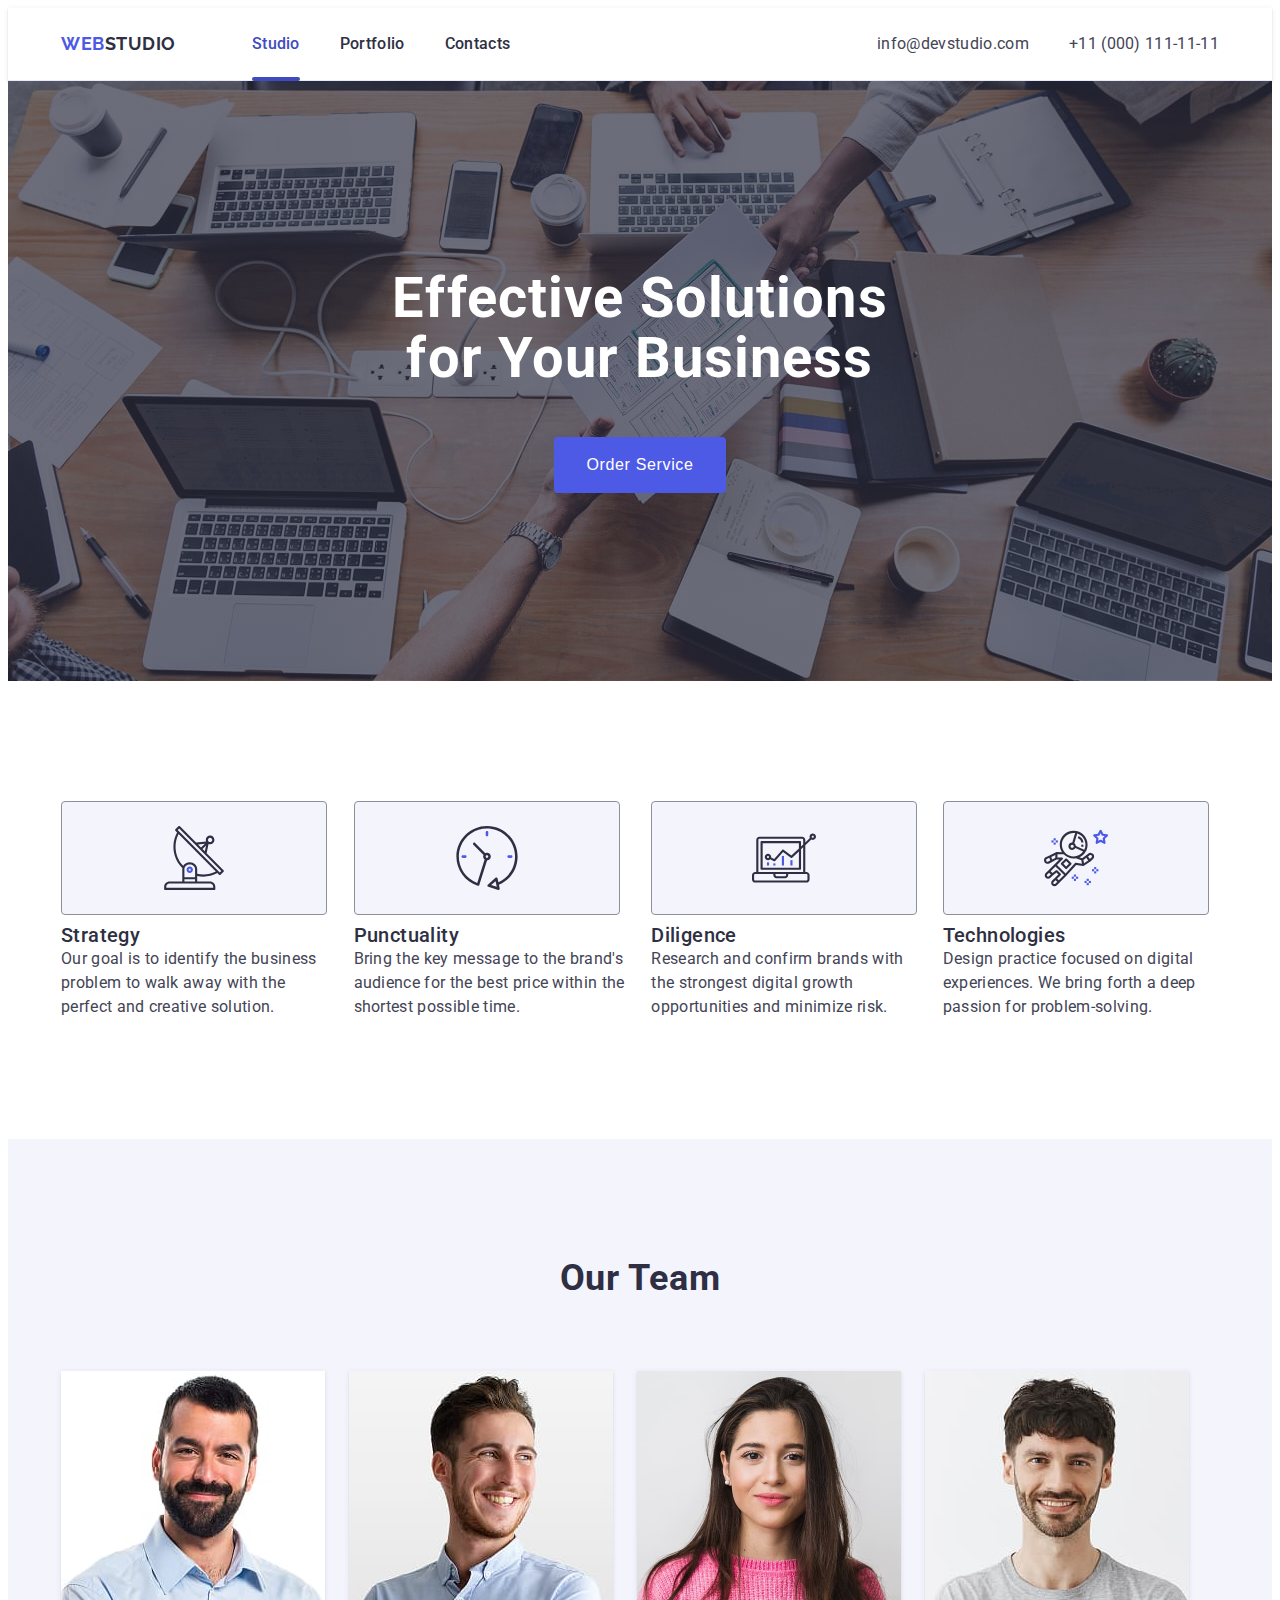
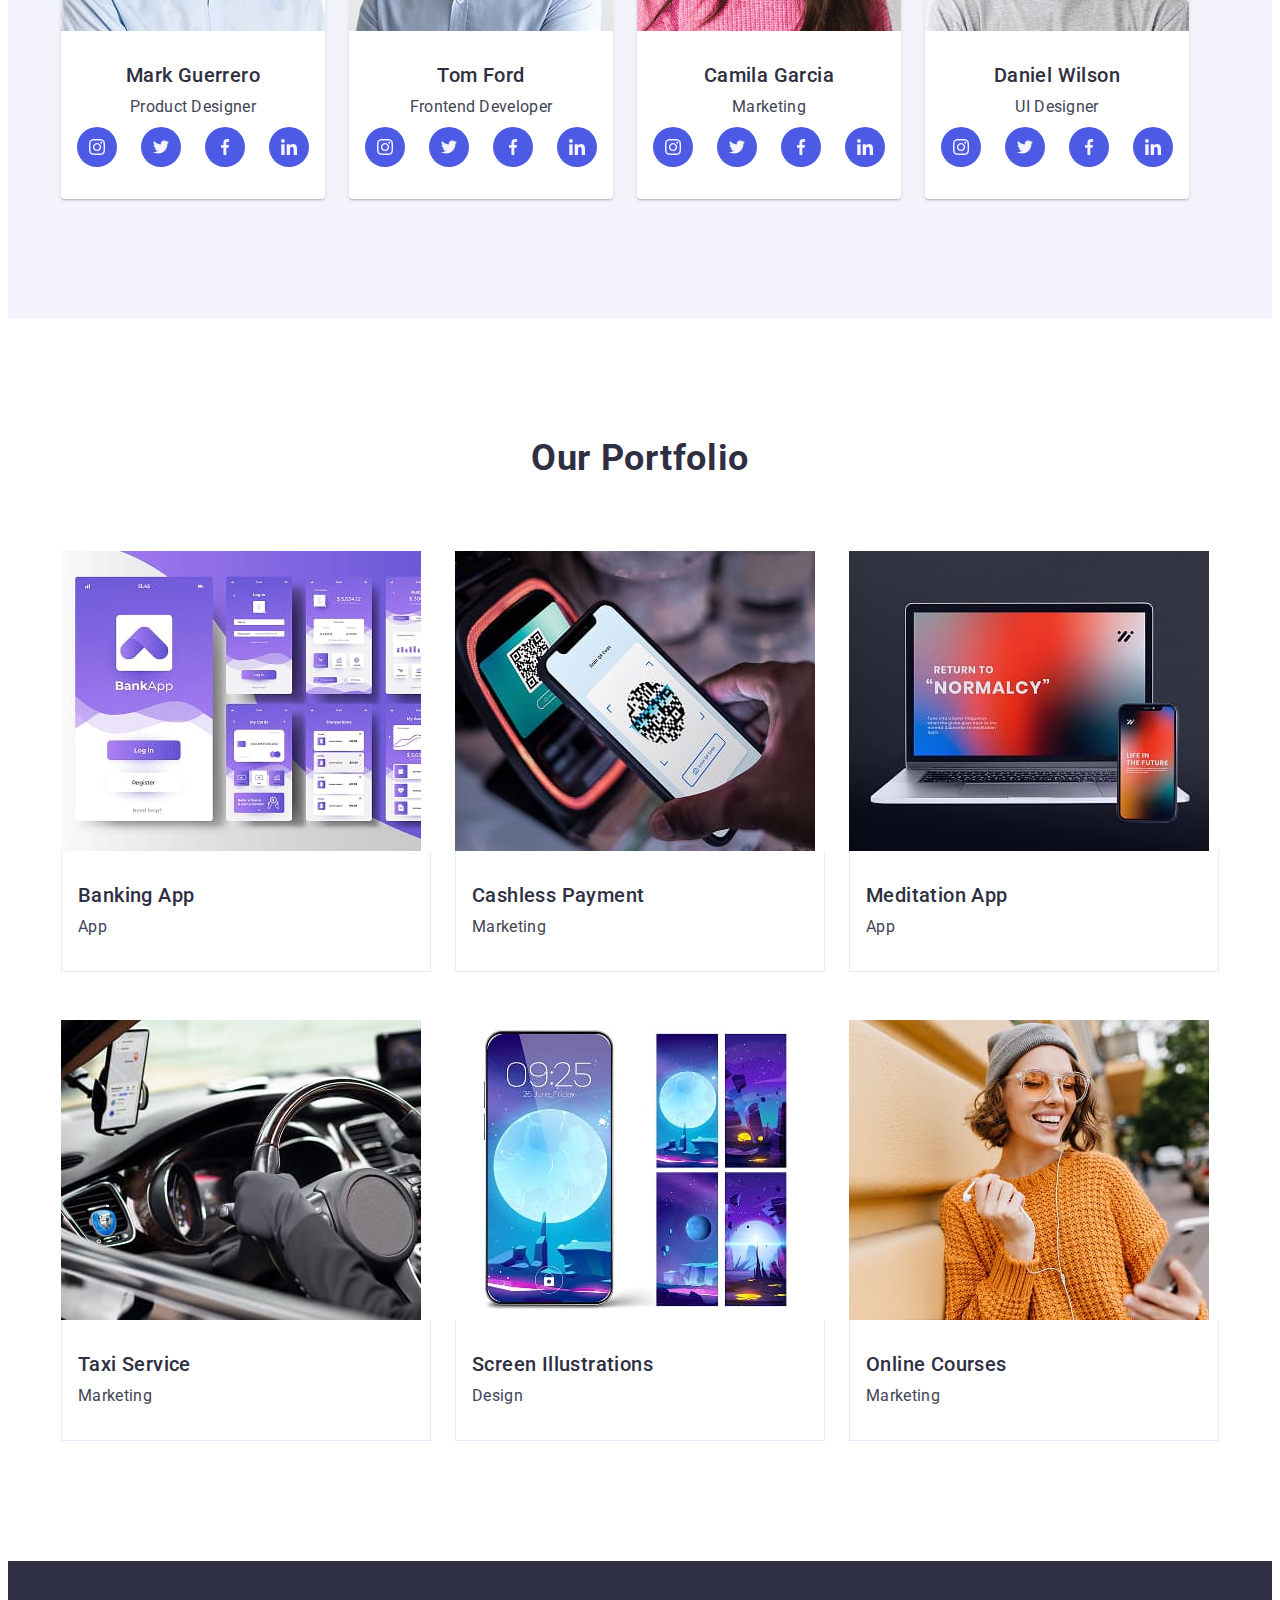
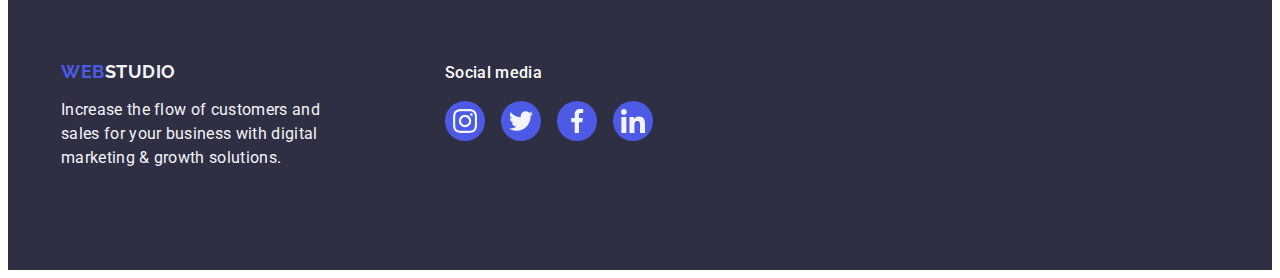
==== commit d4f7fa2e: "change footer" ====
--- a/index.html
+++ b/index.html
@@ -400,46 +400,48 @@
     </main>
     <footer class="page-footer">
       <div class="container footer-container">
-        <a class="logo footer-logo" href="./index.html"
-          >Web<span class="logo-part">Studio</span></a
-        >
-        <p class="footer-information">
-          Increase the flow of customers and sales for your business with
-          digital marketing & growth solutions.
-        </p>
-      </div>
-      <div class="soc-media-box">
-        <p class="soc-media">Social media</p>
-        <ul class="soc-list">
-          <li class="soc-item">
-            <a href="" class="soc-item-link">
-              <svg class="icon-svg-footer" width="24" height="24">
-                <use href="./images/icons.svg#icon-instagram"></use>
-              </svg>
-            </a>
-          </li>
-          <li class="soc-item">
-            <a href="" class="soc-item-link">
-              <svg class="icon-svg-footer" width="24" height="24">
-                <use href="./images/icons.svg#icon-twitter"></use>
-              </svg>
-            </a>
-          </li>
-          <li class="soc-item">
-            <a href="" class="soc-item-link">
-              <svg class="icon-svg-footer" width="24" height="24">
-                <use href="./images/icons.svg#icon-facebook"></use>
-              </svg>
-            </a>
-          </li>
-          <li class="soc-item">
-            <a href="" class="soc-item-link">
-              <svg class="icon-svg-footer" width="24" height="24">
-                <use href="./images/icons.svg#icon-linkedin"></use>
-              </svg>
-            </a>
-          </li>
-        </ul>
+        <div class="logo-box">
+          <a class="logo footer-logo" href="./index.html"
+            >Web<span class="logo-part">Studio</span></a
+          >
+          <p class="footer-information">
+            Increase the flow of customers and sales for your business with
+            digital marketing & growth solutions.
+          </p>
+        </div>
+        <div class="soc-media-box">
+          <p class="soc-media">Social media</p>
+          <ul class="soc-list">
+            <li class="soc-item">
+              <a href="" class="soc-item-link">
+                <svg class="icon-svg-footer" width="24" height="24">
+                  <use href="./images/icons.svg#icon-instagram"></use>
+                </svg>
+              </a>
+            </li>
+            <li class="soc-item">
+              <a href="" class="soc-item-link">
+                <svg class="icon-svg-footer" width="24" height="24">
+                  <use href="./images/icons.svg#icon-twitter"></use>
+                </svg>
+              </a>
+            </li>
+            <li class="soc-item">
+              <a href="" class="soc-item-link">
+                <svg class="icon-svg-footer" width="24" height="24">
+                  <use href="./images/icons.svg#icon-facebook"></use>
+                </svg>
+              </a>
+            </li>
+            <li class="soc-item">
+              <a href="" class="soc-item-link">
+                <svg class="icon-svg-footer" width="24" height="24">
+                  <use href="./images/icons.svg#icon-linkedin"></use>
+                </svg>
+              </a>
+            </li>
+          </ul>
+        </div>
       </div>
     </footer>
   </body>
--- a/css/styles.css
+++ b/css/styles.css
@@ -306,7 +306,6 @@
 .icon {
   width: 40px;
   height: 40px;
-  transition: background-color 250ms cubic-bezier(0.4, 0, 0.2, 1);
 }
 
 .icon-link {
@@ -317,6 +316,7 @@
   height: 100%;
   background-color: #4d5ae5;
   border-radius: 50%;
+  transition: background-color 250ms cubic-bezier(0.4, 0, 0.2, 1);
 }
 
 .icon-link:hover,
@@ -413,8 +413,12 @@
 .footer-container {
   display: flex;
   align-items: baseline;
+ 
+}
+.logo-box {
   margin-right: 120px;
 }
+
 .footer-logo {
   display: inline-block;
   margin-bottom: 16px;
@@ -429,7 +433,7 @@
   max-width: 264px;
 }
 .soc-media-box {
-  display: flex;
+  /* display: flex; */
 }
 .soc-media {
   font-weight: 500;
